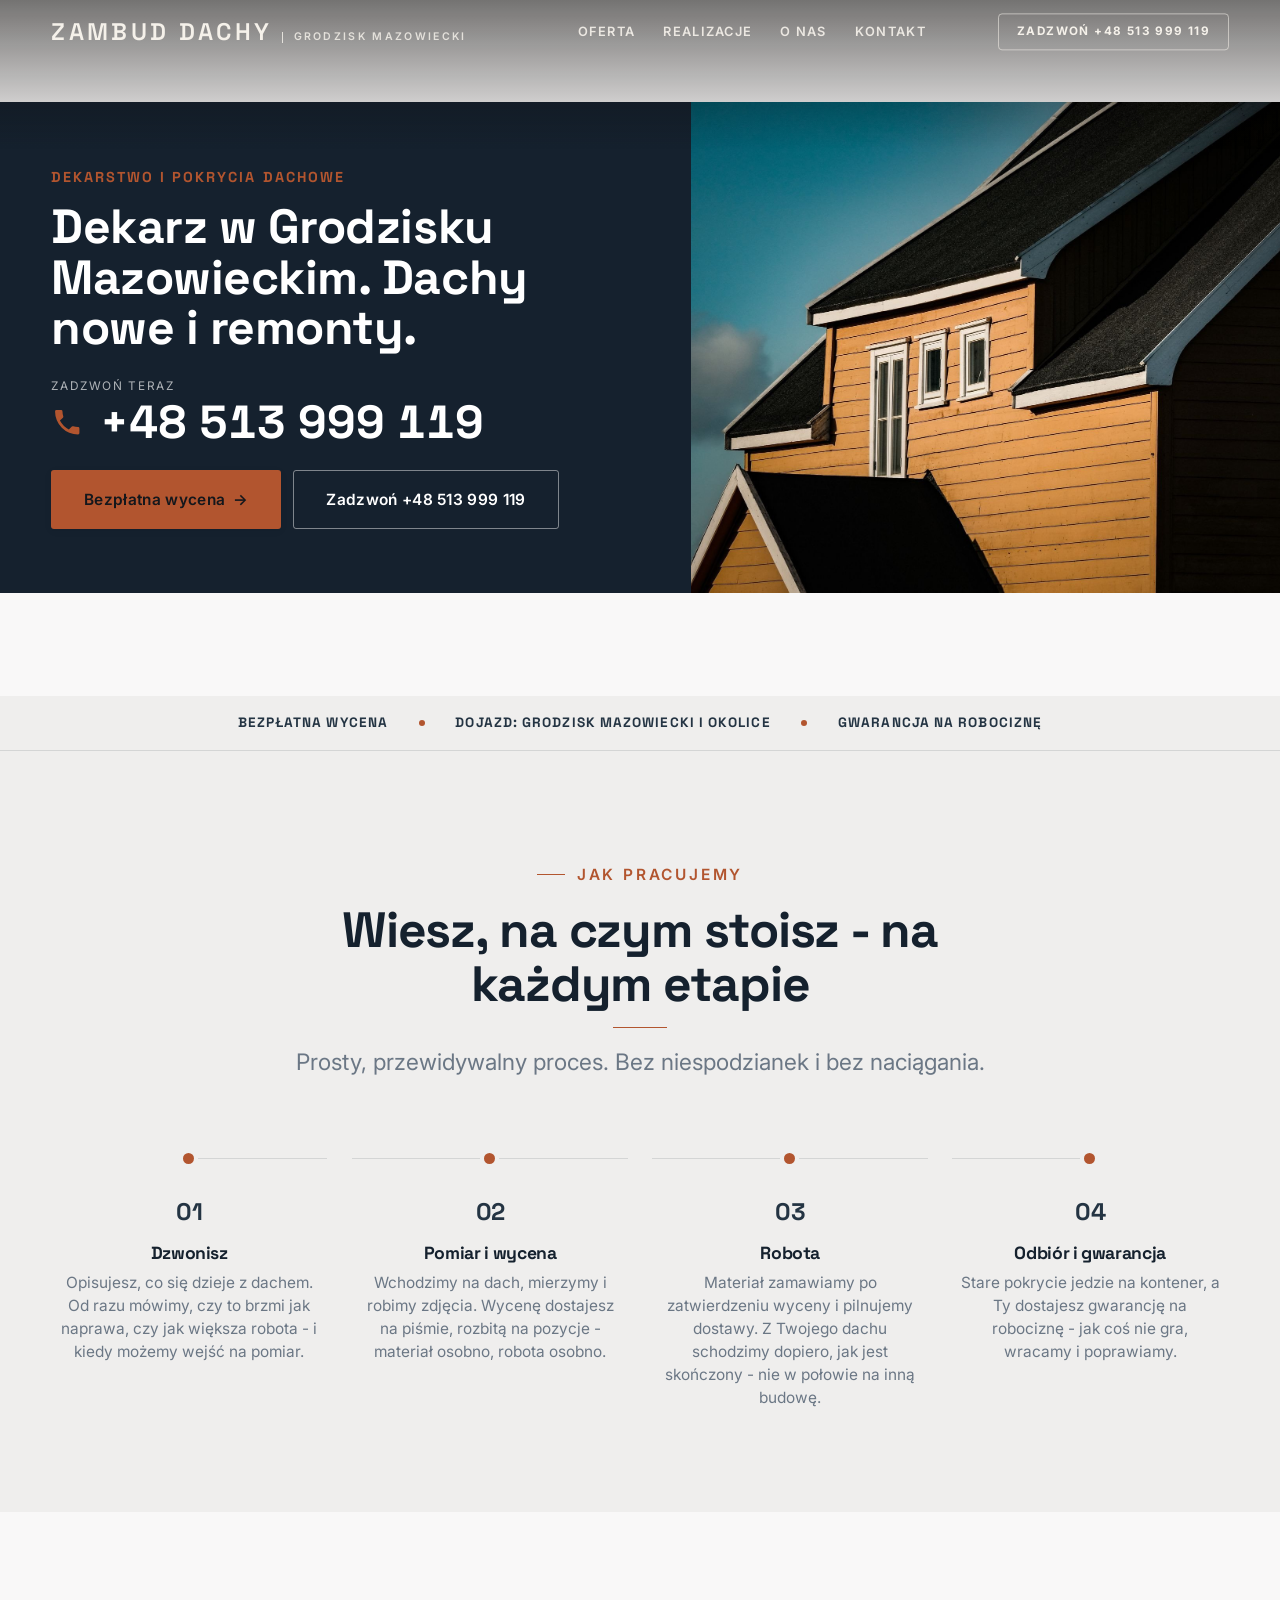
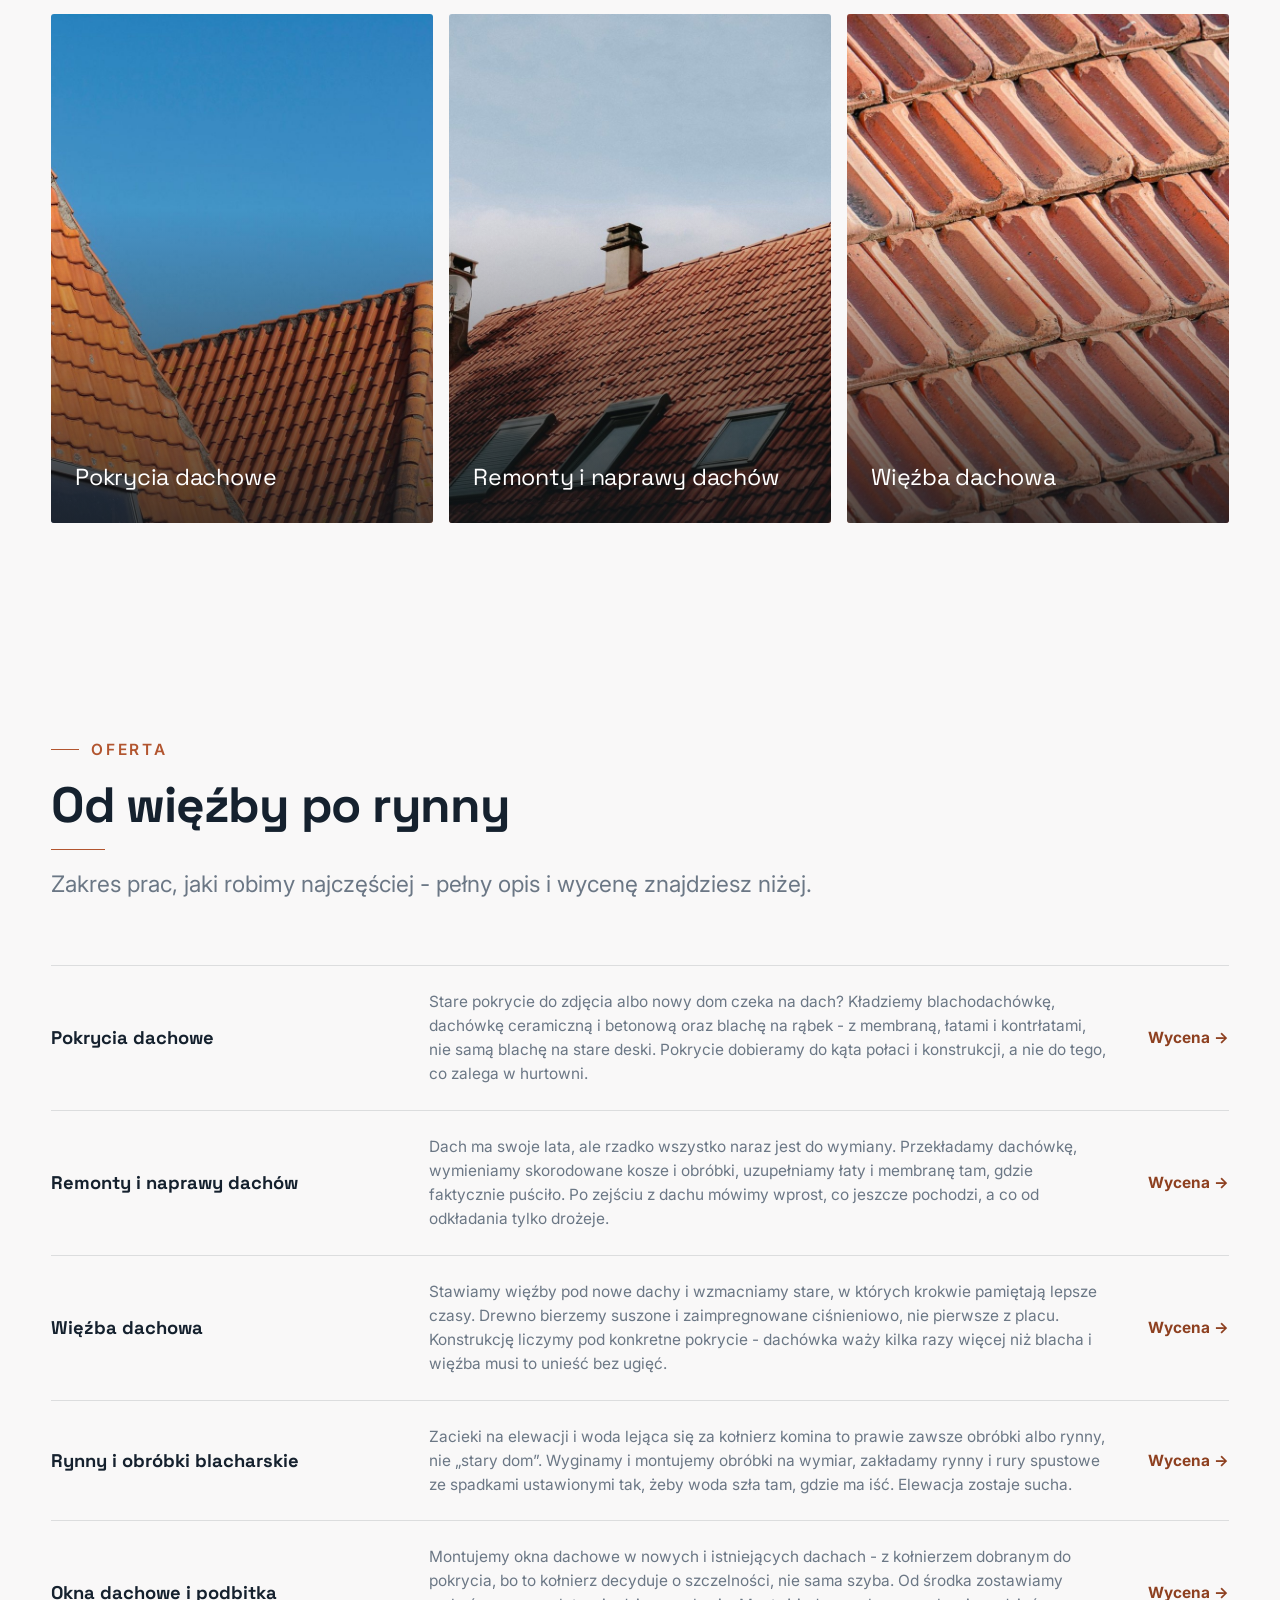
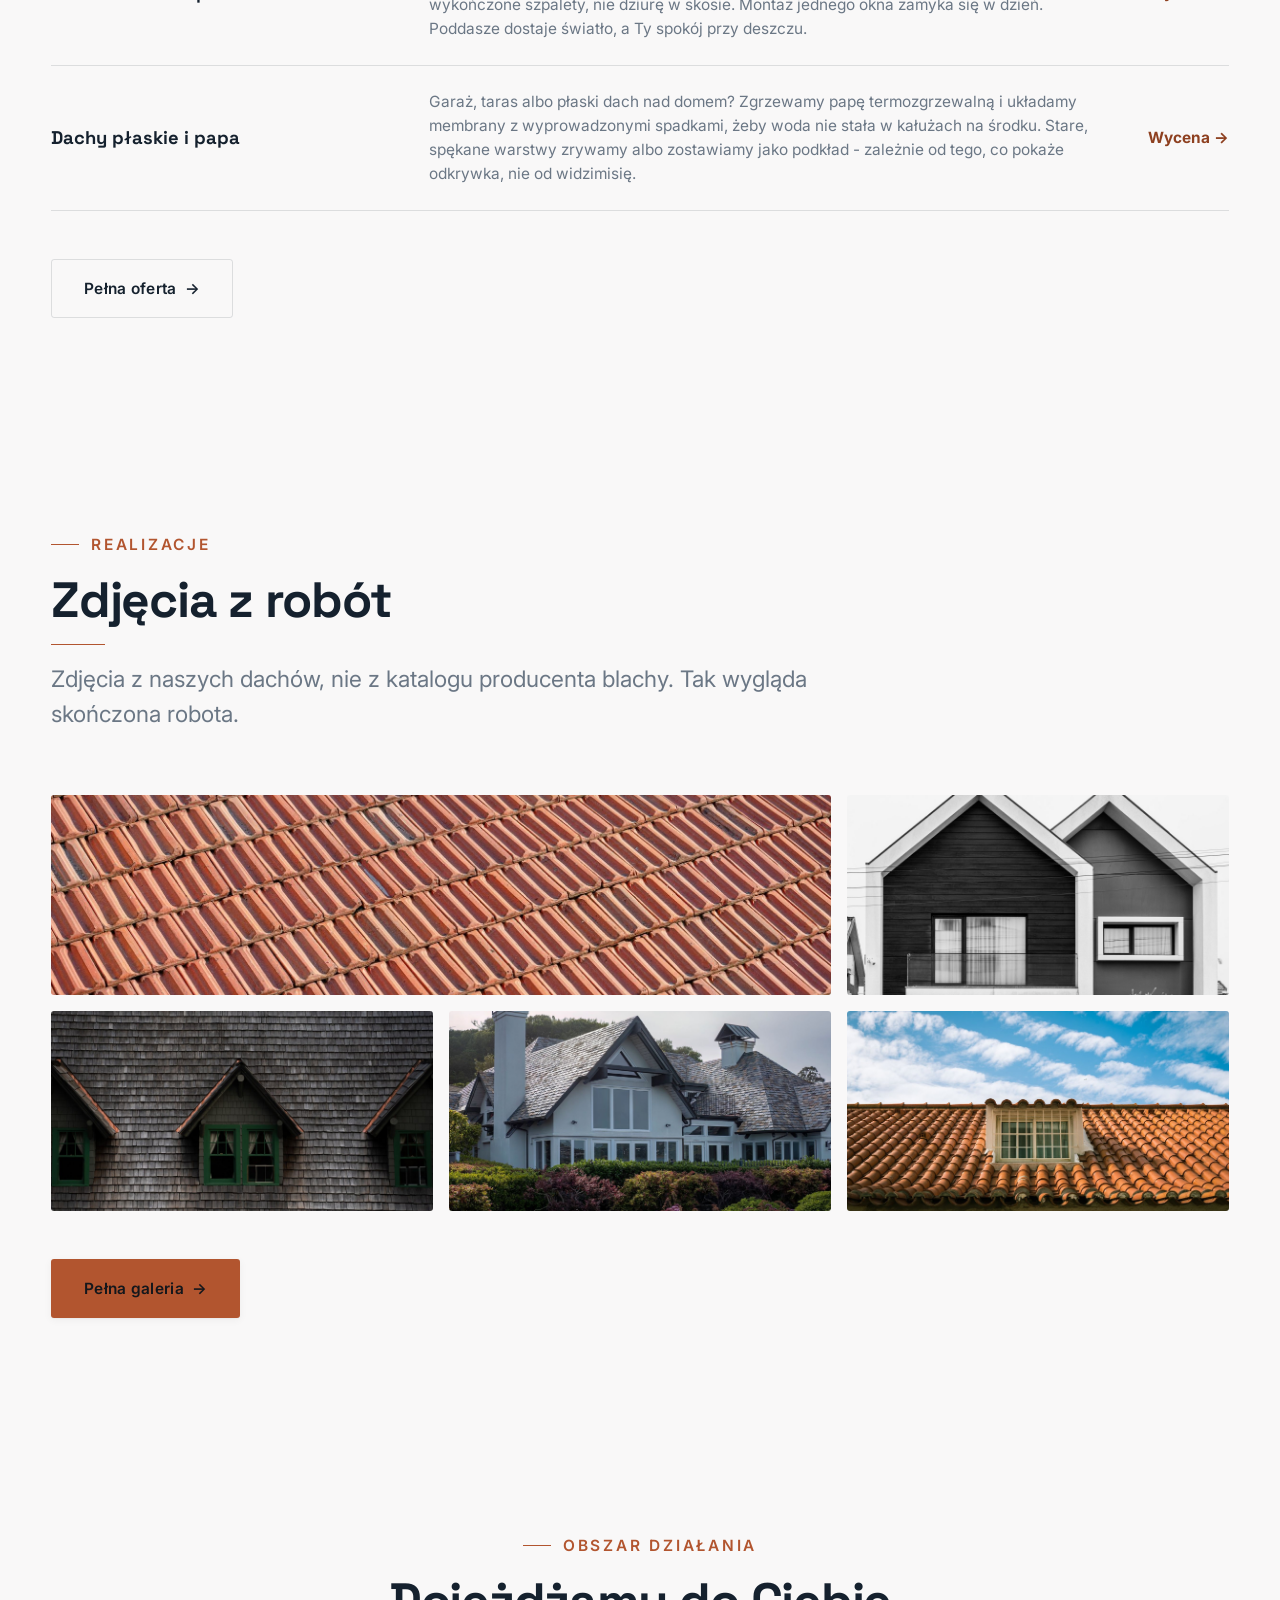
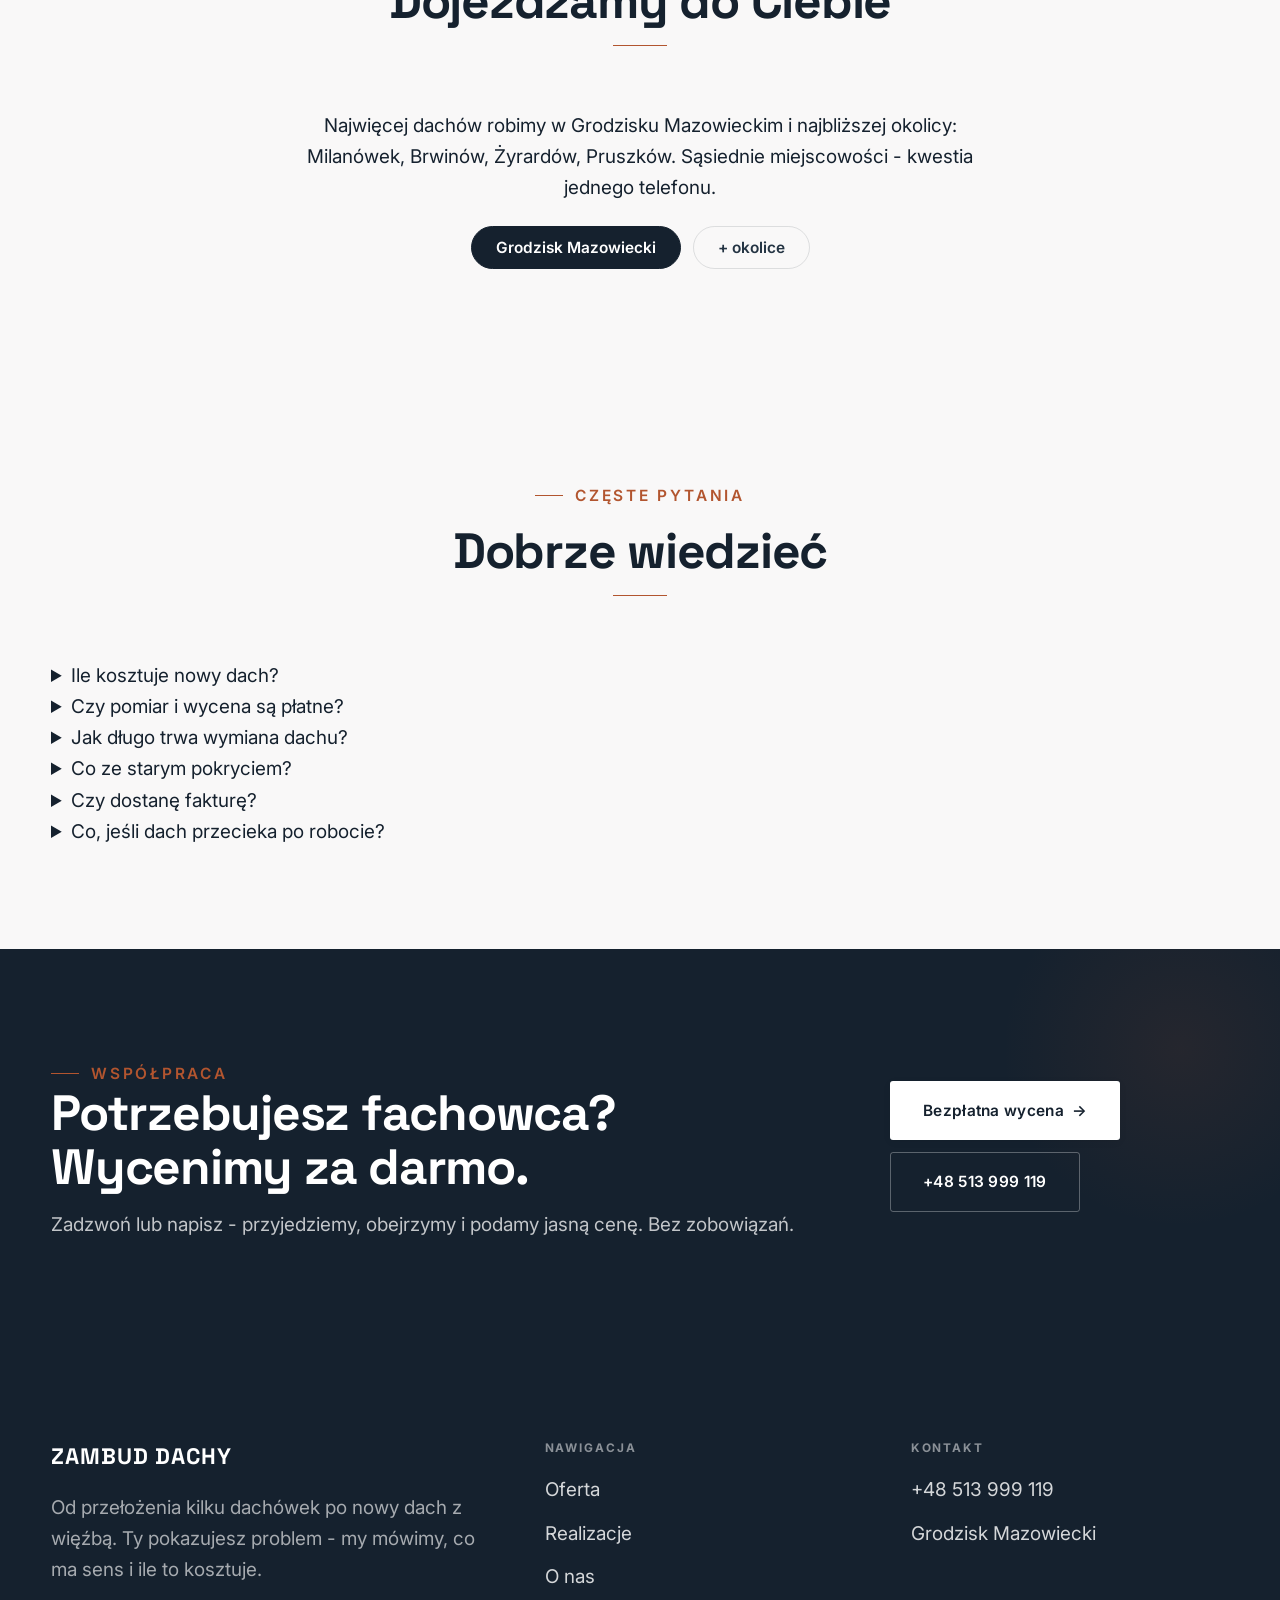
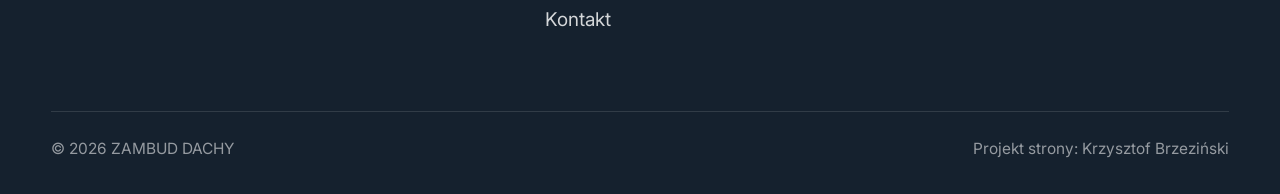
==== index.html @ 1cabab3f "Demo strony ZAMBUD DACHY (Grodzisk Mazowiecki)" ====
<!DOCTYPE html>
<html lang="pl">
<head>
<meta charset="UTF-8">
<meta name="viewport" content="width=device-width, initial-scale=1.0">
<title>Dekarz Grodzisk Mazowiecki - dachy i remonty | ZAMBUD DACHY</title>
<meta name="description" content="Dekarz w Grodzisku Mazowieckim: nowe pokrycia, remonty dachów, więźba, rynny i obróbki. Bezpłatny pomiar, cena przed robotą. Zadzwoń: +48 513 999 119.">
<link rel="preconnect" href="https://fonts.googleapis.com">
<link rel="preconnect" href="https://fonts.gstatic.com" crossorigin>
<link href="https://fonts.googleapis.com/css2?family=Space+Grotesk:wght@500;600;700&family=Inter:wght@400;500;600&display=swap" rel="stylesheet">
<link rel="stylesheet" href="assets/styles.css">
</head>
<body>

<header class="nav">
  <div class="wrap nav-inner">
    <a class="brand" href="index.html"><span class="name">ZAMBUD DACHY</span><span class="sub">Grodzisk Mazowiecki</span></a>
    <nav class="nav-links">
      <a href="oferta.html">Oferta</a>
      <a href="realizacje.html">Realizacje</a>
      <a href="o-nas.html">O nas</a>
      <a href="kontakt.html">Kontakt</a>
      <a href="tel:+48513999119" class="btn btn-accent">Zadzwoń +48 513 999 119</a>
    </nav>
    <button class="nav-toggle" aria-label="Menu"><span></span><span></span><span></span></button>
  </div>
</header>

<section class="hero-fach">
  <img class="hf-photo" src="img/hero.jpg" alt="ZAMBUD DACHY">
  <div class="hf-panel">
      <span class="hf-kicker">Dekarstwo i pokrycia dachowe</span>
      <h1 class="hf-title">Dekarz w Grodzisku Mazowieckim. Dachy nowe i remonty. </h1>
      <a class="hf-phone" href="tel:+48513999119"><span class="hf-phone-lab">Zadzwoń teraz</span><span class="hf-phone-num"><svg class="ico-tel" width="16" height="16" viewBox="0 0 24 24" fill="none" aria-hidden="true"><path d="M6.6 10.8a15.5 15.5 0 0 0 6.6 6.6l2.2-2.2a1 1 0 0 1 1-.24 11.4 11.4 0 0 0 3.6.58 1 1 0 0 1 1 1V20a1 1 0 0 1-1 1A17 17 0 0 1 3 4a1 1 0 0 1 1-1h3.5a1 1 0 0 1 1 1c0 1.25.2 2.46.58 3.6a1 1 0 0 1-.25 1l-2.23 2.2Z" fill="currentColor"/></svg> +48 513 999 119</span></a>
      <div class="hf-actions">
        <a href="kontakt.html" class="btn btn-accent">Bezpłatna wycena <span class="arr">→</span></a>
        <a href="tel:+48513999119" class="btn btn-ghost hf-ghost">Zadzwoń +48 513 999 119</a>
      </div>
  </div>
</section>
<section class="fach-promise">
  <div class="wrap">
    <ul class="fp-row reveal"><li>Bezpłatna wycena</li><li>Dojazd: Grodzisk Mazowiecki i okolice</li><li>Gwarancja na robociznę</li></ul>
  </div>
</section>
<section class="proces fachowcy">
  <div class="wrap">
    <div class="head center reveal">
      <span class="eyebrow">Jak pracujemy</span>
      <h2>Wiesz, na czym stoisz - na każdym etapie</h2>
      <p>Prosty, przewidywalny proces. Bez niespodzianek i bez naciągania.</p>
    </div>
    <ol class="proces-line">
      <li class="reveal"><span class="pno">01</span><h3>Dzwonisz</h3><p>Opisujesz, co się dzieje z dachem. Od razu mówimy, czy to brzmi jak naprawa, czy jak większa robota - i kiedy możemy wejść na pomiar.</p></li>
      <li class="reveal"><span class="pno">02</span><h3>Pomiar i wycena</h3><p>Wchodzimy na dach, mierzymy i robimy zdjęcia. Wycenę dostajesz na piśmie, rozbitą na pozycje - materiał osobno, robota osobno.</p></li>
      <li class="reveal"><span class="pno">03</span><h3>Robota</h3><p>Materiał zamawiamy po zatwierdzeniu wyceny i pilnujemy dostawy. Z Twojego dachu schodzimy dopiero, jak jest skończony - nie w połowie na inną budowę.</p></li>
      <li class="reveal"><span class="pno">04</span><h3>Odbiór i gwarancja</h3><p>Stare pokrycie jedzie na kontener, a Ty dostajesz gwarancję na robociznę - jak coś nie gra, wracamy i poprawiamy.</p></li>
    </ol>
  </div>
</section>
<section class="gateways-band">
  <div class="wrap">
    <div class="gateways">
      <a href="oferta.html" class="gateway reveal"><img src="img/g1.jpg" alt="Pokrycia dachowe" loading="lazy"><span class="g-ttl">Pokrycia dachowe</span></a>
      <a href="oferta.html" class="gateway reveal"><img src="img/g2.jpg" alt="Remonty i naprawy dachów" loading="lazy"><span class="g-ttl">Remonty i naprawy dachów</span></a>
      <a href="oferta.html" class="gateway reveal"><img src="img/g3.jpg" alt="Więźba dachowa" loading="lazy"><span class="g-ttl">Więźba dachowa</span></a>
    </div>
  </div>
</section>
<section class="fach-uslugi">
  <div class="wrap">
    <div class="head reveal">
      <span class="eyebrow">Oferta</span>
      <h2>Od więźby po rynny</h2>
      <p>Zakres prac, jaki robimy najczęściej - pełny opis i wycenę znajdziesz niżej.</p>
    </div>
    <ul class="fu-list">
      <li class="fu-row reveal"><div class="fu-name">Pokrycia dachowe</div><div class="fu-desc">Stare pokrycie do zdjęcia albo nowy dom czeka na dach? Kładziemy blachodachówkę, dachówkę ceramiczną i betonową oraz blachę na rąbek - z membraną, łatami i kontrłatami, nie samą blachę na stare deski. Pokrycie dobieramy do kąta połaci i konstrukcji, a nie do tego, co zalega w hurtowni.</div><a class="fu-cta" href="kontakt.html">Wycena <span class="arr">→</span></a></li>
      <li class="fu-row reveal"><div class="fu-name">Remonty i naprawy dachów</div><div class="fu-desc">Dach ma swoje lata, ale rzadko wszystko naraz jest do wymiany. Przekładamy dachówkę, wymieniamy skorodowane kosze i obróbki, uzupełniamy łaty i membranę tam, gdzie faktycznie puściło. Po zejściu z dachu mówimy wprost, co jeszcze pochodzi, a co od odkładania tylko drożeje.</div><a class="fu-cta" href="kontakt.html">Wycena <span class="arr">→</span></a></li>
      <li class="fu-row reveal"><div class="fu-name">Więźba dachowa</div><div class="fu-desc">Stawiamy więźby pod nowe dachy i wzmacniamy stare, w których krokwie pamiętają lepsze czasy. Drewno bierzemy suszone i zaimpregnowane ciśnieniowo, nie pierwsze z placu. Konstrukcję liczymy pod konkretne pokrycie - dachówka waży kilka razy więcej niż blacha i więźba musi to unieść bez ugięć.</div><a class="fu-cta" href="kontakt.html">Wycena <span class="arr">→</span></a></li>
      <li class="fu-row reveal"><div class="fu-name">Rynny i obróbki blacharskie</div><div class="fu-desc">Zacieki na elewacji i woda lejąca się za kołnierz komina to prawie zawsze obróbki albo rynny, nie „stary dom”. Wyginamy i montujemy obróbki na wymiar, zakładamy rynny i rury spustowe ze spadkami ustawionymi tak, żeby woda szła tam, gdzie ma iść. Elewacja zostaje sucha.</div><a class="fu-cta" href="kontakt.html">Wycena <span class="arr">→</span></a></li>
      <li class="fu-row reveal"><div class="fu-name">Okna dachowe i podbitka</div><div class="fu-desc">Montujemy okna dachowe w nowych i istniejących dachach - z kołnierzem dobranym do pokrycia, bo to kołnierz decyduje o szczelności, nie sama szyba. Od środka zostawiamy wykończone szpalety, nie dziurę w skosie. Montaż jednego okna zamyka się w dzień. Poddasze dostaje światło, a Ty spokój przy deszczu.</div><a class="fu-cta" href="kontakt.html">Wycena <span class="arr">→</span></a></li>
      <li class="fu-row reveal"><div class="fu-name">Dachy płaskie i papa</div><div class="fu-desc">Garaż, taras albo płaski dach nad domem? Zgrzewamy papę termozgrzewalną i układamy membrany z wyprowadzonymi spadkami, żeby woda nie stała w kałużach na środku. Stare, spękane warstwy zrywamy albo zostawiamy jako podkład - zależnie od tego, co pokaże odkrywka, nie od widzimisię.</div><a class="fu-cta" href="kontakt.html">Wycena <span class="arr">→</span></a></li>
    </ul>
    <div style="margin-top:var(--space-7)" class="reveal"><a href="oferta.html" class="btn btn-ghost">Pełna oferta <span class="arr">→</span></a></div>
  </div>
</section>
<section>
  <div class="wrap">
    <div class="head reveal">
      <span class="eyebrow">Realizacje</span>
      <h2>Zdjęcia z robót</h2>
      <p>Zdjęcia z naszych dachów, nie z katalogu producenta blachy. Tak wygląda skończona robota.</p>
    </div>
    <div class="gallery">
      <div class="tile t-two3 reveal"><img src="img/g4.jpg" alt="Obróbki przy kominie" loading="lazy"><div class="cap">Obróbki przy kominie</div></div>
      <div class="tile t-third reveal"><img src="img/g5.jpg" alt="Okno dachowe" loading="lazy"><div class="cap">Okno dachowe</div></div>
      <div class="tile t-third reveal"><img src="img/g6.jpg" alt="Orynnowanie i podbitka" loading="lazy"><div class="cap">Orynnowanie i podbitka</div></div>
      <div class="tile t-third reveal"><img src="img/g7.jpg" alt="ZAMBUD DACHY" loading="lazy"></div>
      <div class="tile t-third reveal"><img src="img/g9.jpg" alt="ZAMBUD DACHY" loading="lazy"></div>
    </div>
    <div style="margin-top:var(--space-7)" class="reveal"><a href="realizacje.html" class="btn btn-accent">Pełna galeria <span class="arr">→</span></a></div>
  </div>
</section>
<section class="obszar">
  <div class="wrap">
    <div class="head center reveal">
      <span class="eyebrow">Obszar działania</span>
      <h2>Dojeżdżamy do Ciebie</h2>
    </div>
    <p class="obszar-txt reveal" style="text-align:center;max-width:60ch;margin:0 auto 1.4rem">Najwięcej dachów robimy w Grodzisku Mazowieckim i najbliższej okolicy: Milanówek, Brwinów, Żyrardów, Pruszków. Sąsiednie miejscowości - kwestia jednego telefonu.</p>
    <ul class="obszar-list reveal"><li class="is-home">Grodzisk Mazowiecki</li><li>+ okolice</li></ul>
  </div>
</section>
<section class="faq-klinika">
  <div class="wrap">
    <div class="head center reveal">
      <span class="eyebrow">Częste pytania</span>
      <h2>Dobrze wiedzieć</h2>
    </div>
    <div class="faq-list">
      <details class="faq-item reveal"><summary>Ile kosztuje nowy dach?</summary><p>Bez pomiaru nie strzelamy - za dużo zależy od powierzchni, kątów i pokrycia. Widełki usłyszysz już przez telefon, dokładną cenę po pomiarze.</p></details>
      <details class="faq-item reveal"><summary>Czy pomiar i wycena są płatne?</summary><p>Nie. Pomiar i wycena w Grodzisku Mazowieckim i najbliższej okolicy są bezpłatne i do niczego nie zobowiązują.</p></details>
      <details class="faq-item reveal"><summary>Jak długo trwa wymiana dachu?</summary><p>Naprawy zamykamy zwykle w jeden dzień. Przy całym dachu tempo ustawia pogoda - otwieramy tylko tyle połaci, ile zdążymy zamknąć, więc dom nie czeka odkryty.</p></details>
      <details class="faq-item reveal"><summary>Co ze starym pokryciem?</summary><p>Rozbiórka i wywóz są w wycenie, chyba że umówimy się inaczej. Stary eternit oddajemy firmie z uprawnieniami do azbestu - tego nie wolno wywieźć byle gdzie i nie ma co ryzykować.</p></details>
      <details class="faq-item reveal"><summary>Czy dostanę fakturę?</summary><p>Tak - VAT albo paragon, jak wolisz. Przy większych dachach rozliczamy się etapami, po odebranej robocie.</p></details>
      <details class="faq-item reveal"><summary>Co, jeśli dach przecieka po robocie?</summary><p>Wracamy i sprawdzamy, gdzie puściło. Nasza robota - poprawiamy za darmo; przyczyna gdzie indziej - pokazujemy zdjęcia i mówimy, co z tym zrobić.</p></details>
    </div>
  </div>
</section>
<section class="cta">
  <div class="wrap">
    <div class="reveal">
      <span class="eyebrow">Współpraca</span>
      <h2>Potrzebujesz fachowca? Wycenimy za darmo.</h2>
      <p>Zadzwoń lub napisz - przyjedziemy, obejrzymy i podamy jasną cenę. Bez zobowiązań.</p>
    </div>
    <div class="cta-actions reveal">
      <a href="kontakt.html" class="btn btn-light">Bezpłatna wycena <span class="arr">→</span></a>
      <a href="tel:+48513999119" class="btn btn-ghost" style="color:#fff;border-color:rgba(255,255,255,.3)">+48 513 999 119</a>
    </div>
  </div>
</section>

<footer>
  <div class="wrap">
    <div class="foot-grid">
      <div class="foot-brand">
        <div class="name">ZAMBUD DACHY</div>
        <p>Od przełożenia kilku dachówek po nowy dach z więźbą. Ty pokazujesz problem - my mówimy, co ma sens i ile to kosztuje.</p>
      </div>
      <div class="foot-col">
        <h4>Nawigacja</h4>
        <a href="oferta.html">Oferta</a>
        <a href="realizacje.html">Realizacje</a>
        <a href="o-nas.html">O nas</a>
        <a href="kontakt.html">Kontakt</a>
      </div>
      <div class="foot-col">
        <h4>Kontakt</h4>
        <a href="tel:+48513999119">+48 513 999 119</a>
        <p>Grodzisk Mazowiecki</p>
      </div>
    </div>
    <div class="foot-bot">
      <span>© 2026 ZAMBUD DACHY</span>
      <span>Projekt strony: Krzysztof Brzeziński</span>
    </div>
  </div>
</footer>
<div class="sticky-call"><a class="sc-call" href="tel:+48513999119"><svg class="ico-tel" width="16" height="16" viewBox="0 0 24 24" fill="none" aria-hidden="true"><path d="M6.6 10.8a15.5 15.5 0 0 0 6.6 6.6l2.2-2.2a1 1 0 0 1 1-.24 11.4 11.4 0 0 0 3.6.58 1 1 0 0 1 1 1V20a1 1 0 0 1-1 1A17 17 0 0 1 3 4a1 1 0 0 1 1-1h3.5a1 1 0 0 1 1 1c0 1.25.2 2.46.58 3.6a1 1 0 0 1-.25 1l-2.23 2.2Z" fill="currentColor"/></svg> Zadzwoń</a><a class="sc-quote" href="kontakt.html">Bezpłatna wycena</a></div>

<script src="assets/main.js"></script>
</body>
</html>
---- assets/styles.css ----
/* ============================================================
   STOLBASZ — premium, architektoniczny B2B fit-out
   Jasna paleta, zero brązu. System wg premium-web-craft.
   Projekt strony: Krzysztof Brzeziński
   ============================================================ */

:root{
  /* PALETA — jasna, architektoniczna, chłodna */
  --paper:#F4F6F8;          /* główne tło */
  --paper-2:#E7EBEF;        /* sekcje alternatywne (chłodny jasny szary) */
  --paper-3:#E7EBEF;        /* delikatne wypełnienia */
  --ink:#15212E;            /* tekst główny — chłodny grafit */
  --ink-soft:#243443;       /* nagłówki drugorzędne */
  --muted:#6B7785;          /* tekst poboczny */
  --line:rgba(21,33,46,.12);/* hairline */
  --accent:#E8A317;         /* stonowany petrol-slate — jedyny akcent */
  --accent-d:#C9870C;
  --accent-soft:rgba(232,163,23,.10);
  --dark:#15212E;           /* sekcje ciemne (stopka/CTA) */

  /* ODSTĘPY — skala 4/8 */
  --space-1:4px; --space-2:8px; --space-3:12px; --space-4:16px; --space-5:24px;
  --space-6:32px; --space-7:48px; --space-8:64px; --space-9:96px; --space-10:128px;

  /* TYPOGRAFIA — fluid clamp() (skala podbita 16.07.2026: większe, czytelniejsze litery — uwaga Adama) */
  --text-sm:clamp(.9rem,.87rem + .12vw,1rem);
  --text-base:clamp(1.08rem,1.04rem + .18vw,1.2rem);
  --text-lg:clamp(1.24rem,1.15rem + .34vw,1.44rem);
  --text-h3:clamp(1.34rem,1.22rem + .55vw,1.66rem);
  --text-h2:clamp(2.1rem,1.66rem + 2.1vw,3.1rem);
  --text-h1:clamp(2.9rem,2.1rem + 4vw,5.1rem);

  /* PROMIENIE — architektoniczne, raczej ostre */
  --r-sm:3px; --r-md:6px; --r-lg:10px;

  /* RUCH */
  --ease:cubic-bezier(.25,.46,.45,.94); --dur:.24s;

  /* CIENIE — miękkie, warstwowe */
  --sh-sm:0 1px 2px rgba(16,24,32,.04), 0 2px 8px rgba(16,24,32,.05);
  --sh-md:0 2px 6px rgba(16,24,32,.05), 0 12px 28px -8px rgba(16,24,32,.12);
  --sh-lg:0 6px 14px rgba(16,24,32,.07), 0 26px 56px -18px rgba(16,24,32,.22);

  --hairline:1px solid var(--line);

  --font-display:'Space Grotesk','Inter',sans-serif;
  --font-body:'Inter',sans-serif;
}

*{box-sizing:border-box;margin:0;padding:0}
html{scroll-behavior:smooth}
body{
  font-family:var(--font-body);
  font-size:var(--text-base);
  line-height:1.65;
  color:var(--ink);
  background:var(--paper);
  -webkit-font-smoothing:antialiased;
  text-rendering:optimizeLegibility;
}
img{max-width:100%;display:block}
a{color:inherit;text-decoration:none}

.wrap{width:min(92%,1180px);margin-inline:auto}
section{padding-block:clamp(52px,6.5vw,96px)}

h1,h2,h3{font-family:var(--font-display);font-weight:700;line-height:1.08;letter-spacing:-.02em;color:var(--ink)}
h1{font-size:var(--text-h1);letter-spacing:-.035em}
h2{font-size:var(--text-h2);letter-spacing:-.025em}
h3{font-size:var(--text-h3)}
p{max-width:65ch}

.eyebrow{
  font-family:var(--font-body);
  font-size:var(--text-sm);
  font-weight:600;
  letter-spacing:.18em;
  text-transform:uppercase;
  color:var(--accent);
  display:inline-flex;align-items:center;gap:var(--space-3);
}
.eyebrow::before{content:"";width:28px;height:1px;background:var(--accent);display:inline-block}

.muted{color:var(--muted)}
.lead{font-size:var(--text-lg);line-height:1.55;color:var(--ink-soft);max-width:50ch}

/* ---------- BUTTONS ---------- */
.btn{
  display:inline-flex;align-items:center;gap:var(--space-2);
  font-weight:600;font-size:var(--text-sm);letter-spacing:.02em;
  padding:var(--space-4) var(--space-6);
  border-radius:var(--r-sm);
  transition:transform var(--dur) var(--ease),box-shadow var(--dur) var(--ease),background var(--dur) var(--ease);
  cursor:pointer;border:1px solid transparent;
}
.btn-accent{background:var(--accent);color:#fff;box-shadow:var(--sh-sm)}
.btn-accent:hover{background:var(--accent-d);transform:translateY(-2px);box-shadow:var(--sh-md)}
.btn-accent:active{transform:translateY(0);box-shadow:var(--sh-sm)}
.btn-ghost{background:transparent;color:var(--ink);border-color:var(--line)}
.btn-ghost:hover{border-color:var(--accent);color:var(--accent);transform:translateY(-2px)}
.btn-light{background:#fff;color:var(--ink);box-shadow:var(--sh-sm)}
.btn-light:hover{transform:translateY(-2px);box-shadow:var(--sh-md)}
.btn .arr{transition:transform var(--dur) var(--ease)}
.btn:hover .arr{transform:translateX(4px)}

/* ---------- NAV ---------- */
.nav{
  position:sticky;top:0;z-index:50;
  background:color-mix(in srgb,var(--paper) 88%,transparent);
  backdrop-filter:saturate(140%) blur(10px);
  border-bottom:var(--hairline);
}
.nav-inner{display:flex;align-items:center;justify-content:space-between;height:72px}
.brand{display:flex;flex-direction:column;line-height:1}
.brand .name{font-family:var(--font-display);font-weight:800;font-size:1.35rem;letter-spacing:.04em}
.brand .sub{font-size:.62rem;letter-spacing:.34em;text-transform:uppercase;color:var(--muted);margin-top:5px}
.nav-links{display:flex;align-items:center;gap:var(--space-6)}
.nav-links a{font-size:var(--text-sm);font-weight:500;color:var(--ink-soft);position:relative;padding-block:4px;transition:color var(--dur) var(--ease)}
.nav-links a::after{content:"";position:absolute;left:0;bottom:0;width:0;height:1.5px;background:var(--accent);transition:width var(--dur) var(--ease)}
.nav-links a:hover,.nav-links a.active{color:var(--ink)}
.nav-links a:hover::after,.nav-links a.active::after{width:100%}
.nav-links .btn{padding:var(--space-2) var(--space-5)}
/* przyciski w nav: właściwy kolor (przebij .nav-links a) + bez podkreślenia */
.nav-links a.btn-accent{color:#fff}
.nav-links a.btn-ghost,.nav-links a.btn-light{color:var(--ink)}
.nav-links a.btn::after{display:none}
.nav-toggle{display:none;background:none;border:none;cursor:pointer;flex-direction:column;gap:5px;padding:8px}
.nav-toggle span{width:24px;height:2px;background:var(--ink);transition:var(--dur)}

/* ---------- HERO (split) ---------- */
.hero{position:relative;overflow:hidden;border-bottom:var(--hairline)}
.hero-grid{display:grid;grid-template-columns:1.05fr .95fr;gap:clamp(24px,4vw,60px);align-items:center;
  padding-block:clamp(36px,4.5vw,64px)}
.hero-copy .eyebrow{margin-bottom:var(--space-5)}
.hero-copy h1{margin-bottom:var(--space-5)}
.hero-copy .lead{margin-bottom:var(--space-7)}
.hero-actions{display:flex;flex-wrap:wrap;gap:var(--space-4)}
.hero-art{position:relative;aspect-ratio:4/3;border-radius:var(--r-lg);overflow:hidden;box-shadow:var(--sh-lg)}
.hero-art img{width:100%;height:100%;object-fit:cover}
.hero-art::after{content:"";position:absolute;inset:0;background:linear-gradient(180deg,transparent 55%,rgba(18,24,28,.28))}
.hero-badge{position:absolute;left:var(--space-5);bottom:var(--space-5);z-index:2;
  background:rgba(252,252,251,.94);backdrop-filter:blur(4px);
  border-radius:var(--r-md);padding:var(--space-4) var(--space-5);box-shadow:var(--sh-md);max-width:78%}
.hero-badge strong{display:block;font-family:var(--font-display);font-size:1rem;letter-spacing:-.01em}
.hero-badge span{font-size:var(--text-sm);color:var(--muted)}

/* ---------- HERO duży / kinowy (strona główna) ---------- */
.hero-cine{position:relative;min-height:clamp(560px,82vh,840px);min-height:clamp(560px,82svh,840px);display:flex;align-items:center;overflow:hidden;border-bottom:var(--hairline)}
.hero-cine>img{position:absolute;inset:0;width:100%;height:100%;object-fit:cover;z-index:0}
.hero-cine::after{content:"";position:absolute;inset:0;z-index:1;
  background:linear-gradient(95deg,rgba(13,18,23,.86) 0%,rgba(13,18,23,.64) 32%,rgba(13,18,23,.24) 62%,rgba(13,18,23,.04) 100%)}
.hero-cine .wrap{position:relative;z-index:2;padding-block:var(--space-8)}
.hero-cine .hero-copy{max-width:660px}
.hero-cine .eyebrow{color:#fff;margin-bottom:var(--space-5)}
.hero-cine .eyebrow::before{background:#fff}
.hero-cine h1{color:#fff;margin-bottom:var(--space-5);font-size:clamp(2.9rem,2rem + 4.4vw,5.2rem)}
.hero-cine .lead{color:rgba(255,255,255,.92);max-width:48ch;margin-bottom:var(--space-7)}
.hero-cine .hero-actions{display:flex;flex-wrap:wrap;gap:var(--space-4)}
@media(max-width:680px){
  .hero-cine{min-height:clamp(520px,76vh,640px);min-height:clamp(520px,76svh,640px);align-items:flex-end}
  .hero-cine::after{background:linear-gradient(0deg,rgba(13,18,23,.9) 6%,rgba(13,18,23,.45) 55%,rgba(13,18,23,.25) 100%)}
  .hero-cine .wrap{padding-bottom:var(--space-9)}
}

/* full-bleed hero variant (podstrony) */
.pagehead{position:relative;min-height:46vh;min-height:46svh;display:flex;align-items:flex-end;overflow:hidden;border-bottom:var(--hairline)}
.pagehead img{position:absolute;inset:0;width:100%;height:100%;object-fit:cover}
.pagehead::after{content:"";position:absolute;inset:0;background:linear-gradient(180deg,rgba(18,24,28,.25),rgba(18,24,28,.62))}
.pagehead .wrap{position:relative;z-index:2;padding-block:var(--space-9);color:#fff}
.pagehead h1{color:#fff;max-width:18ch}
.pagehead .eyebrow{color:#fff}
.pagehead .eyebrow::before{background:#fff}
.pagehead p{color:rgba(255,255,255,.86);margin-top:var(--space-4);max-width:54ch}

/* ---------- STRIP (pasek skrótów / liczby) ---------- */
.strip{background:var(--dark);color:#fff}
.strip .wrap{display:grid;grid-template-columns:repeat(4,1fr);gap:var(--space-6);padding-block:var(--space-8)}
.strip .item .k{font-family:var(--font-display);font-size:clamp(1.6rem,1.2rem + 1.4vw,2.4rem);font-weight:800;letter-spacing:-.02em;color:#fff}
.strip .item .v{font-size:var(--text-sm);color:rgba(255,255,255,.66);margin-top:var(--space-2);line-height:1.45}
.strip .item{border-left:2px solid var(--accent);padding-left:var(--space-5)}

/* ---------- SECTION HEAD ---------- */
.head{max-width:48rem;margin-bottom:var(--space-8)}
.head.center{margin-inline:auto;text-align:center}
.head .eyebrow{margin-bottom:var(--space-4)}
.head h2{margin-bottom:var(--space-4)}
.head p{color:var(--muted);font-size:var(--text-lg);line-height:1.55}
.head.center p{margin-inline:auto}

/* ---------- INTRO SPLIT ---------- */
.split{display:grid;grid-template-columns:.92fr 1.08fr;gap:clamp(28px,5vw,80px);align-items:center}
.split.rev{grid-template-columns:1.08fr .92fr}
.split.rev .split-art{order:-1}
.split-art{position:relative;aspect-ratio:5/4;border-radius:var(--r-lg);overflow:hidden;box-shadow:var(--sh-lg)}
.split-art img{width:100%;height:100%;object-fit:cover}
.split-copy h2{margin-bottom:var(--space-5)}
.split-copy p+p{margin-top:var(--space-4)}
.split-copy .btn{margin-top:var(--space-6)}

/* ---------- SERVICES (zakres) ---------- */
.svc-grid{display:grid;grid-template-columns:repeat(auto-fit,minmax(280px,1fr));gap:var(--space-5)}
.svc{background:#fff;border:var(--hairline);border-radius:var(--r-md);padding:var(--space-7) var(--space-6);
  transition:transform var(--dur) var(--ease),box-shadow var(--dur) var(--ease),border-color var(--dur) var(--ease);
  position:relative;overflow:hidden}
.svc::before{content:"";position:absolute;left:0;top:0;width:3px;height:0;background:var(--accent);transition:height var(--dur) var(--ease)}
.svc:hover{transform:translateY(-4px);box-shadow:var(--sh-md);border-color:transparent}
.svc:hover::before{height:100%}
.svc .ic{font-family:var(--font-display);font-size:.8rem;font-weight:700;letter-spacing:.12em;color:var(--accent);margin-bottom:var(--space-4)}
.svc h3{margin-bottom:var(--space-3);font-size:1.22rem}
.svc p{color:var(--muted);font-size:var(--text-base);line-height:1.6}

/* big detailed service rows */
.svc-row{display:grid;grid-template-columns:.8fr 1.2fr;gap:clamp(20px,4vw,60px);align-items:center;padding-block:var(--space-8)}
.svc-row+.svc-row{border-top:var(--hairline)}
.svc-row.rev{grid-template-columns:1.2fr .8fr}
.svc-row.rev .svc-row-art{order:-1}
.svc-row-art{aspect-ratio:4/3;border-radius:var(--r-md);overflow:hidden;box-shadow:var(--sh-md)}
.svc-row-art img{width:100%;height:100%;object-fit:cover}
.svc-row h3{font-size:1.5rem;margin-bottom:var(--space-4)}
.svc-row .num{font-family:var(--font-display);font-size:.85rem;font-weight:700;letter-spacing:.14em;color:var(--accent);display:block;margin-bottom:var(--space-3)}
.svc-row ul{list-style:none;margin-top:var(--space-4);display:flex;flex-direction:column;gap:var(--space-2)}
.svc-row li{position:relative;padding-left:var(--space-5);color:var(--muted);font-size:var(--text-base)}
.svc-row li::before{content:"";position:absolute;left:0;top:.62em;width:8px;height:1px;background:var(--accent)}

/* ---------- GALLERY (realizacje) ---------- */
.gallery{display:grid;grid-template-columns:repeat(12,1fr);gap:var(--space-4);grid-auto-rows:200px}
/* GALERIA MASONRY — pionowe zdjęcia (portrety beauty/wellness) bez przycinania: kolumny, height auto */
.gallery-masonry{column-count:3;column-gap:var(--space-4)}
@media(max-width:900px){.gallery-masonry{column-count:2}}
@media(max-width:560px){.gallery-masonry{column-count:1}}
.gallery-masonry .m-tile{break-inside:avoid;margin:0 0 var(--space-4);padding:0;position:relative;overflow:hidden;border-radius:var(--r-md);border:1px solid var(--line)}
.gallery-masonry .m-tile img{width:100%;height:auto;display:block}
.gallery-masonry .m-tile .cap{position:absolute;left:0;right:0;bottom:0;padding:var(--space-4);color:#fff;background:linear-gradient(0deg,rgba(0,0,0,.55),transparent);font-size:var(--text-sm)}
.gallery-masonry .m-tile .cap small{display:block;font-weight:400;opacity:.78;letter-spacing:.04em;text-transform:uppercase;font-size:.66rem;margin-top:3px}
.tile{position:relative;overflow:hidden;border-radius:var(--r-md);box-shadow:var(--sh-sm);
  transition:transform var(--dur) var(--ease),box-shadow var(--dur) var(--ease)}
.tile img{width:100%;height:100%;object-fit:cover;transition:transform .6s var(--ease)}
.tile:hover{box-shadow:var(--sh-md)}
.tile:hover img{transform:scale(1.05)}
.tile .cap{position:absolute;left:0;right:0;bottom:0;padding:var(--space-5) var(--space-4) var(--space-4);
  background:linear-gradient(transparent,rgba(18,24,28,.78));color:#fff;
  font-size:var(--text-sm);font-weight:600;letter-spacing:.01em;
  opacity:0;transform:translateY(8px);transition:var(--dur) var(--ease)}
.tile:hover .cap{opacity:1;transform:translateY(0)}
.tile .cap small{display:block;font-weight:400;opacity:.78;letter-spacing:.04em;text-transform:uppercase;font-size:.66rem;margin-top:3px}
/* bento spans */
.t-wide{grid-column:span 6}
.t-tall{grid-column:span 6;grid-row:span 2}
.t-std{grid-column:span 6}
.t-third{grid-column:span 4}
.t-two3{grid-column:span 8}

/* ---------- TRUST / WIARYGODNOŚĆ ---------- */
.trust{background:var(--paper-2)}
.trust-grid{display:grid;grid-template-columns:repeat(auto-fit,minmax(240px,1fr));gap:var(--space-5);margin-top:var(--space-7)}
.trust-card{background:#fff;border-radius:var(--r-md);padding:var(--space-7) var(--space-6);box-shadow:var(--sh-sm);border-top:3px solid var(--accent)}
.trust-card .big{font-family:var(--font-display);font-size:clamp(1.8rem,1.3rem + 1.6vw,2.6rem);font-weight:800;letter-spacing:-.02em;color:var(--ink);line-height:1}
.trust-card h3{font-size:1.12rem;margin:var(--space-3) 0 var(--space-2)}
.trust-card p{color:var(--muted);font-size:var(--text-base);line-height:1.55}

/* ---------- CTA band ---------- */
.cta{background:var(--dark);color:#fff;position:relative;overflow:hidden}
.cta .wrap{display:grid;grid-template-columns:1.4fr .6fr;gap:var(--space-7);align-items:center;position:relative;z-index:2}
.cta h2{color:#fff;max-width:20ch}
.cta p{color:rgba(255,255,255,.74);margin-top:var(--space-4)}
.cta-actions{display:flex;flex-direction:column;gap:var(--space-3);align-items:flex-start}
.cta::before{content:"";position:absolute;right:-80px;top:-80px;width:360px;height:360px;border-radius:50%;
  background:radial-gradient(circle,var(--accent-soft),transparent 70%)}

/* ---------- CONTACT ---------- */
.contact-grid{display:grid;grid-template-columns:.85fr 1.15fr;gap:clamp(28px,4vw,56px);align-items:start}
.info-list{display:flex;flex-direction:column;gap:var(--space-2)}
.info-row{display:flex;gap:var(--space-4);align-items:flex-start;padding-block:var(--space-4);border-bottom:var(--hairline)}
.info-row .ic{flex:none;width:42px;height:42px;display:grid;place-items:center;border-radius:50%;
  background:var(--accent-soft);color:var(--accent);font-size:1.05rem}
.info-row .lbl{font-size:.72rem;letter-spacing:.14em;text-transform:uppercase;color:var(--muted)}
.info-row .val{font-weight:600;font-size:var(--text-base);margin-top:2px}
.info-row a.val:hover{color:var(--accent)}
.map{border:none;border-radius:var(--r-lg);box-shadow:var(--sh-md);width:100%;height:100%;min-height:380px;filter:grayscale(.2) contrast(1.02)}
.form{background:#fff;border:var(--hairline);border-radius:var(--r-lg);padding:clamp(24px,3vw,40px);box-shadow:var(--sh-sm)}
.form .fld{margin-bottom:var(--space-5)}
.form label{display:block;font-size:var(--text-sm);font-weight:600;margin-bottom:var(--space-2)}
.form input,.form textarea{width:100%;font-family:inherit;font-size:var(--text-base);color:var(--ink);
  padding:var(--space-4);border:var(--hairline);border-radius:var(--r-sm);background:var(--paper);transition:border-color var(--dur)}
.form input:focus,.form textarea:focus{outline:none;border-color:var(--accent);background:#fff}
.form textarea{resize:vertical;min-height:120px}
.form .note{font-size:var(--text-sm);color:var(--muted);margin-top:var(--space-3)}

/* ---------- FOOTER ---------- */
footer{background:var(--dark);color:#fff;padding-block:var(--space-9) var(--space-6)}
.foot-grid{display:grid;grid-template-columns:1.4fr 1fr 1fr;gap:var(--space-7);margin-bottom:var(--space-8)}
.foot-brand .name{font-family:var(--font-display);font-weight:800;font-size:1.4rem;letter-spacing:.04em}
.foot-brand p{color:rgba(255,255,255,.62);margin-top:var(--space-4);font-size:var(--text-base);max-width:38ch}
.foot-col h4{font-size:.74rem;letter-spacing:.16em;text-transform:uppercase;color:rgba(255,255,255,.5);margin-bottom:var(--space-4)}
.foot-col a,.foot-col p{display:block;color:rgba(255,255,255,.82);font-size:var(--text-base);margin-bottom:var(--space-3)}
.foot-col a:hover{color:#fff}
.foot-bot{border-top:1px solid rgba(255,255,255,.12);padding-top:var(--space-5);display:flex;justify-content:space-between;flex-wrap:wrap;gap:var(--space-3);
  font-size:var(--text-sm);color:rgba(255,255,255,.55)}
.foot-bot a:hover{color:#fff}

/* ---------- REVEAL ---------- */
.reveal{opacity:0;transform:translateY(22px);transition:opacity .6s var(--ease),transform .6s var(--ease)}
.reveal.in{opacity:1;transform:none}

/* ---------- RESPONSIVE ---------- */
@media(max-width:920px){
  .hero-grid,.split,.split.rev,.svc-row,.svc-row.rev,.cta .wrap,.contact-grid,.foot-grid{grid-template-columns:1fr}
  .split.rev .split-art,.svc-row.rev .svc-row-art{order:0}
  .hero-art{aspect-ratio:16/10;max-height:420px}
  .strip .wrap{grid-template-columns:repeat(2,1fr);gap:var(--space-7)}
  .gallery{grid-auto-rows:180px}
  .t-wide,.t-tall,.t-std,.t-third,.t-two3{grid-column:span 6}
  .t-tall{grid-row:span 1}
  .cta-actions{flex-direction:row;flex-wrap:wrap}
  .foot-grid{gap:var(--space-6)}
}
@media(max-width:680px){
  .nav-links{position:fixed;inset:72px 0 auto 0;background:var(--paper);flex-direction:column;align-items:stretch;
    gap:0;padding:var(--space-4) 6%;border-bottom:var(--hairline);box-shadow:var(--sh-md);
    transform:translateY(-120%);transition:transform var(--dur) var(--ease)}
  .nav-links.open{transform:translateY(0)}
  .nav-links a{padding-block:var(--space-4);border-bottom:var(--hairline)}
  .nav-links .btn{margin-top:var(--space-3);justify-content:center}
  .nav-toggle{display:flex}
  .strip .wrap{grid-template-columns:1fr}
  .gallery{grid-template-columns:repeat(6,1fr)}
  .foot-grid{grid-template-columns:1fr}
}
@media(prefers-reduced-motion:reduce){
  *{animation-duration:.01ms!important;transition:none!important}
  .reveal{opacity:1!important;transform:none!important}
  html{scroll-behavior:auto}
}

/* ============================================================
   PREMIUM LAYER — destylat deep-researchu branż (anty-AI, spokój).
   Zmienne STOLBASZ (--accent/--ink/--paper/--line/--dark). Ruch ledwo
   zauważalny, krzywa cubic-bezier(.16,.84,.44,1); prefers-reduced-motion
   pokryte blanketem wyżej. Karty hairline zamiast cieni = #1 sygnał „nie-AI".
   ============================================================ */

/* więcej oddechu między sekcjami (liderzy: 110-130px) */
section{padding-block:clamp(64px,8vw,128px)}

/* 1) Aksamitny reveal — dłuższa, miękka krzywa zamiast „skoku" */
.reveal{transition:opacity .9s cubic-bezier(.16,.84,.44,1),transform .9s cubic-bezier(.16,.84,.44,1);will-change:opacity,transform}
/* stagger TYLKO w galerii (tam pozycja = porządek dzieci) */
.gallery .reveal:nth-child(2){transition-delay:.07s}
.gallery .reveal:nth-child(3){transition-delay:.14s}
.gallery .reveal:nth-child(4){transition-delay:.21s}
.gallery .reveal:nth-child(5){transition-delay:.28s}
.gallery .reveal:nth-child(6){transition-delay:.35s}

/* 2) Hero STATYCZNY na .hero-cine — Ken Burns CAŁKIEM WYŁĄCZONY 26.06 (3. zgłoszenie Szymona).
   GENEZA: animowanie scale na <img> hero z teksturami (cegły/framugi) re-samplinguje obraz
   klatka po klatce → na części ekranów drobne drganie/shimmer = „heroshot się trzęsie".
   translateY usunięto wcześniej, scale-only + will-change/GPU NIE wystarczyły do GWARANCJI gładkości.
   Krzysztof zażądał pewności („make sure, że błąd się nie pojawi") > efekt. Zero animacji = 0% drgania.
   Delikatny zoom zostaje TYLKO w pełnoekranowych hero gastro/studio (hg-bg/hs-bg — tło, inny
   mechanizm, chwalone, nigdy nie zgłaszane). NIE wracać do KB na .hero-cine bez realnego testu
   na sprzęcie klienta — to ryzyko regresji „trzęsienia”. */
/* BEZPIECZNY "wow" na hero = jednorazowy FADE-IN (opacity), nie zoom.
   opacity nie dotyka bitmapy → gładkie na KAŻDYM zdjęciu/ekranie/GPU, zero ryzyka migotania.
   Geometryczny ruch (scale/translate) na .hero-cine jest ZAKAZANY (bramka pilnuje). */
@keyframes heroFade{from{opacity:0}to{opacity:1}}
.hero-cine>img{transform:none;animation:heroFade 1.1s ease-out both}

/* 3) Akcentowy hairline pod nagłówkiem sekcji, który „rysuje się" przy wejściu */
.head h2{position:relative;padding-bottom:18px}
.head h2::after{content:"";position:absolute;left:0;bottom:0;height:1px;width:0;background:var(--accent);transition:width 1s cubic-bezier(.16,.84,.44,1) .15s}
.head.center h2::after{left:50%;transform:translateX(-50%)}
.head.reveal.in h2::after,.head.center.reveal.in h2::after{width:54px}

/* 4) Karty HAIRLINE zamiast cieni/zaokrągleń (najmocniejszy anty-AI detal) */
.svc{background:transparent;border:1px solid var(--line);border-radius:var(--r-sm);box-shadow:none}
.svc:hover{box-shadow:none;border-color:var(--accent);transform:translateY(-3px)}
.trust-card{background:transparent;box-shadow:none;border:1px solid var(--line);border-top:2px solid var(--accent);border-radius:var(--r-sm)}
.tile{box-shadow:none;border-radius:var(--r-sm)}
.tile:hover{box-shadow:none}

/* 5) Sticky-nav kondensuje się po przewinięciu (sygnał dopracowania) */
.nav{transition:box-shadow .4s ease,background .4s ease}
.nav.is-stuck{box-shadow:0 1px 0 var(--line),0 14px 30px -24px rgba(0,0,0,.45)}
.nav-inner{transition:height .35s var(--ease)}
.nav.is-stuck .nav-inner{height:60px}

/* 6) MANIFESTO — pełnoekranowy cytat-bohater (zastępuje generyczne „Dlaczego my") */
.manifesto{background:var(--paper-2);text-align:center}
.manifesto .wrap{max-width:60rem}
.manifesto p{font-family:var(--font-display);font-style:italic;font-size:clamp(1.6rem,1rem + 2.4vw,2.8rem);line-height:1.32;color:var(--ink-soft);margin-inline:auto;max-width:26ch;position:relative;padding-top:var(--space-8)}
.manifesto p::before{content:"";position:absolute;top:0;left:50%;transform:translateX(-50%);width:54px;height:1px;background:var(--accent)}
.manifesto p span{color:var(--accent);font-style:italic}

/* 7) GATEWAYS — 3 duże bramy-zdjęcia (zamiast paska menu usług) */
.gateways{display:grid;grid-template-columns:repeat(3,1fr);gap:var(--space-4)}
.gateway{position:relative;aspect-ratio:3/4;overflow:hidden;border-radius:var(--r-sm);display:block}
.gateway img{width:100%;height:100%;object-fit:cover;transition:transform .8s var(--ease),filter .5s var(--ease)}
.gateway::after{content:"";position:absolute;inset:0;background:linear-gradient(180deg,transparent 38%,rgba(18,24,28,.74))}
.gateway:hover img{transform:scale(1.05);filter:brightness(1.05)}
.gateway .g-ttl{position:absolute;left:0;right:0;bottom:0;z-index:2;padding:var(--space-6) var(--space-5);color:#fff;font-family:var(--font-display);font-size:1.45rem;letter-spacing:-.01em;line-height:1.15}
.gateway .g-ttl small{display:block;font-family:var(--font-body);font-size:var(--text-sm);font-weight:400;opacity:.82;letter-spacing:.03em;margin-top:5px}
@media(max-width:760px){.gateways{grid-template-columns:1fr}.gateway{aspect-ratio:16/10}}

/* 8) LOGO klienta w nagłówku (gdy podane --logo) */
/* 52px domyślnie (feedback Bartka 06.07.2026: 40px ginęło, uwaga padła 3x; ~56px sprawdzone na żywym demie anna-borowiec-makeup) */
.brand-logo{height:64px;width:auto;max-width:300px;object-fit:contain;display:block}
.nav.is-stuck .brand-logo{height:52px}
@media(max-width:680px){.brand-logo{height:46px;max-width:210px}}


/* === RWD: nagłówki na wąskich ekranach (dodane 17.07.2026 razem z fixem clamp) ===
   Po przywróceniu działania clamp() dolna granica --text-h1 (2.9rem) rozpychała
   dokument przy długich polskich słowach na telefonach. Tu ją zjeżdżamy. */
@media (max-width:560px){
  :root{
    --text-h1:clamp(1.9rem, 1.15rem + 4.4vw, 2.7rem);
    --text-h2:clamp(1.5rem, 1rem + 3vw, 2.1rem);
  }
  .hero-cine h1{font-size:clamp(1.9rem, 1.15rem + 4.4vw, 2.7rem)}
  h1,h2{overflow-wrap:break-word}
}

/* GODZINY (godziny_grid z briefu) — dzień po lewej, godziny po prawej. Wcześniej BRAK stylu
   powodował sklejenie "Poniedziałek-Piątek8:00-20:00" (dodane 2026-07-21). Neutralne dla dem bez grafiku. */
.godz{display:flex;flex-direction:column;gap:2px;max-width:440px;margin-top:8px}
.godz-row{display:flex;justify-content:space-between;align-items:baseline;gap:24px;padding:10px 0;border-bottom:1px solid var(--line)}
.godz-row:last-child{border-bottom:0}
.godz-row b{font-weight:600;color:var(--ink)}
.godz-row span{color:var(--muted);white-space:nowrap}

/* === rodzina: fachowcy === */
/* ============================================================
   RODZINA: FACHOWCY (hydraulik/elektryk/remont/brukarstwo/ogrodzenia)
   Doklejane NA WIERZCH base.css. Dziedziczy paletę/fonty skórki (trade/elektryk).
   Filozofia: telefon-bohater + zaufanie + „bezpłatna wycena". Spokój, nie krzyk.
   (count-up i podwójny iframe mapy świadomie pominięte - krytyka blueprintu.)
   ============================================================ */

/* --- PROCES - oś „jak pracujemy" (podpis rodziny, czego nie ma w meblach) --- */
.proces{background:var(--paper-2)}
.proces-line{list-style:none;display:grid;grid-template-columns:repeat(4,1fr);gap:var(--space-5);position:relative;margin:0;padding:0}
.proces-line li{position:relative;padding-top:var(--space-7)}
.proces-line li::before{content:"";position:absolute;top:14px;left:0;right:0;height:1px;background:var(--line)}
.proces-line li:last-child::before{right:50%}
.proces-line li:first-child::before{left:50%}
.proces-line li::after{content:"";position:absolute;top:9px;left:calc(50% - 6px);width:11px;height:11px;border-radius:50%;background:var(--accent);box-shadow:0 0 0 4px var(--paper-2)}
.proces-line .pno{font-family:var(--font-display);font-weight:800;font-size:1.5rem;color:var(--accent);letter-spacing:-.02em;display:block;margin-bottom:var(--space-3);text-align:center}
.proces-line h3{font-size:1.1rem;margin-bottom:var(--space-2);text-align:center}
.proces-line p{color:var(--muted);font-size:var(--text-sm);line-height:1.5;text-align:center;max-width:26ch;margin-inline:auto}
@media(max-width:820px){
  .proces-line{grid-template-columns:1fr;gap:0}
  .proces-line li{padding:var(--space-5) 0 var(--space-5) var(--space-7)}
  .proces-line li::before{left:5px;right:auto;top:0;bottom:0;width:1px;height:auto}
  .proces-line li:first-child::before,.proces-line li:last-child::before{left:5px;right:auto}
  .proces-line li::after{top:var(--space-6);left:0}
  .proces-line .pno,.proces-line h3,.proces-line p{text-align:left;margin-inline:0}
}

/* --- OBSZAR DZIAŁANIA - lokalność (chipy z REALNEGO miasta, bez drugiego iframe) --- */
.obszar .head{text-align:center;margin-inline:auto}
.obszar .head .eyebrow{justify-content:center}
.obszar-list{list-style:none;display:flex;flex-wrap:wrap;justify-content:center;gap:var(--space-3);margin:0;padding:0;max-width:60rem;margin-inline:auto}
.obszar-list li{border:1px solid var(--line);border-radius:999px;padding:var(--space-2) var(--space-5);
  font-size:var(--text-sm);font-weight:600;color:var(--ink-soft);transition:border-color .24s var(--ease),color .24s var(--ease)}
.obszar-list li:hover{border-color:var(--accent);color:var(--accent)}
.obszar-list li.is-home{background:var(--accent);border-color:var(--accent);color:#fff}

/* --- STICKY-CALL - dolny pasek mobile (najważniejszy konwerter tej rodziny) --- */
.sticky-call{display:none}
@media(max-width:820px){
  .sticky-call{display:grid;grid-template-columns:1fr 1fr;gap:1px;position:fixed;left:0;right:0;bottom:0;z-index:90;
    background:var(--line);box-shadow:0 -6px 20px -10px rgba(0,0,0,.4)}
  .sticky-call a{padding:15px 8px;text-align:center;font-weight:700;font-size:.95rem;letter-spacing:.01em}
  .sc-call{background:var(--accent);color:#fff}
  .sc-quote{background:var(--paper);color:var(--ink)}
  body{padding-bottom:56px}
}

/* --- Blok „Awaria? Dzwoń” (opcjonalny, hydraulik/elektryk) --- */
.awaria{background:var(--dark);color:#fff}
.awaria .wrap{display:flex;flex-wrap:wrap;align-items:center;justify-content:space-between;gap:var(--space-5);padding-block:var(--space-7)}
.awaria h3{color:#fff;font-size:clamp(1.3rem,1rem + 1.2vw,1.8rem)}
.awaria p{color:rgba(255,255,255,.72);margin-top:var(--space-2)}
.awaria .btn-accent{white-space:nowrap}

/* === CERTYFIKATY / CZYM PRACUJEMY (gated: renderuje sie tylko gdy brief poda certy/marki/gwarancja) - mocny lever dla dekarzy === */
.auto-marki .marki-list{display:flex;flex-wrap:wrap;justify-content:center;gap:clamp(.8rem,2.5vw,1.6rem);list-style:none;margin:var(--space-7) 0 0;padding:0}
.auto-marki .marki-list li{font-family:var(--font-display);text-transform:uppercase;letter-spacing:.12em;font-weight:600;
  font-size:clamp(.82rem,1.5vw,1rem);color:var(--ink-soft);padding:.5rem 1rem;border:1px solid var(--line);border-radius:var(--r-sm)}
.marki-gwar{text-align:center;color:var(--muted);font-size:var(--text-sm);margin-top:var(--space-6)}

/* ============================================================
   FAZA 3 - OSOBNY UKŁAD FACHOWCY (research wf_e4ed63db + krytyka z policzonym WCAG). Doklejane na wierzch.
   Tożsamość: ZAUFANIE + DUŻY TELEFON + DOWÓD. Dwublok hero (zdjęcie | lity panel), bezpośrednio, solidnie.
   ============================================================ */

/* --- P0 KONTRAST: bursztyn jako TEKST na jasnym = 2.0 FAIL (policzone). Naprawy (bursztyn->ciemny tekst / ink). --- */
.btn-accent{color:#14171c}                                  /* bursztyn + ciemny tekst = 8.28 PASS */
.sticky-call .sc-call{color:#14171c}                        /* sticky bursztyn + ciemny tekst */
.obszar-list li.is-home{background:var(--ink);border-color:var(--ink);color:#fff}  /* było bursztyn+biel 2.17 -> ink+biel 16.29 */
.proces-line .pno{color:var(--ink-soft)}                    /* numery procesu: było bursztyn 2.0 -> ink-soft (czytelne); kropka osi zostaje bursztyn (grafika) */

/* --- Ikona telefonu (uzywana w hero hf-phone-num; nav styluje silnik NAV NOBU) --- */
.ico-tel{vertical-align:-2px;margin-right:.3em}

/* === HERO FACHOWCY: dwublok (zdjęcie | lity panel ink). Zdjęcie = PIERWSZE dziecko (blur-guard + mobilny stack). STATYCZNE. === */
.hero-fach{display:grid;grid-template-columns:1fr minmax(0,46%);min-height:clamp(540px,76vh,740px);min-height:clamp(540px,76svh,740px)}
.hf-photo{width:100%;height:100%;object-fit:cover;display:block;background:var(--paper-2)}  /* img = PIERWSZE dziecko sekcji (blur-guard); EAGER, bez animacji (zero janku) */
.hf-panel{order:-1;background:var(--ink);color:#fff;display:flex;flex-direction:column;justify-content:center;
  padding:clamp(2.2rem,5vw,4.5rem) clamp(1.6rem,4vw,3.6rem)}
.hf-kicker{font-family:var(--font-display);font-weight:700;text-transform:uppercase;letter-spacing:.14em;
  font-size:clamp(.74rem,1.4vw,.9rem);color:var(--accent)}
.hf-title{color:#fff;font-family:var(--font-display);font-weight:800;line-height:1.05;letter-spacing:-.01em;
  font-size:clamp(1.9rem,1.4rem + 2vw,3rem);margin:var(--space-3) 0 var(--space-5)}
.hf-phone{display:inline-flex;flex-direction:column;gap:.15rem;margin-bottom:var(--space-5);width:fit-content}
.hf-phone-lab{font-size:.74rem;text-transform:uppercase;letter-spacing:.14em;color:rgba(255,255,255,.66)}
.hf-phone-num{font-family:var(--font-display);font-weight:800;color:#fff;font-variant-numeric:tabular-nums;white-space:nowrap;
  font-size:clamp(2rem,1.4rem + 2.2vw,2.9rem);line-height:1;display:inline-flex;align-items:center}
.hf-phone-num .ico-tel{width:.7em;height:.7em;color:var(--accent);margin-right:.35em}   /* ikona bursztyn, cyfry białe */
.hf-phone:hover .hf-phone-num{color:var(--accent)}
.hf-actions{display:flex;flex-wrap:wrap;gap:var(--space-3)}
.hf-ghost{color:#fff;border-color:rgba(255,255,255,.45)}
.hf-trust{margin-top:var(--space-5);padding-top:var(--space-4);border-top:1px solid rgba(255,255,255,.16);
  color:rgba(255,255,255,.82);font-weight:600;font-size:var(--text-sm);letter-spacing:.01em}
@media(max-width:820px){
  .hero-fach{grid-template-columns:1fr;min-height:0}
  .hf-photo{aspect-ratio:16/10}
  .hf-panel{order:0;padding-block:clamp(2rem,7vw,3rem)}     /* DOM-order: zdjęcie na górze, panel pod */
}

/* === PROMISE BAR: zawsze-obecna sygnatura usługowa (anty recon-collapse) === */
.fach-promise{background:var(--paper-2);border-bottom:var(--hairline);padding-block:0}
.fach-promise .wrap{padding-block:var(--space-4)}
.fp-row{list-style:none;margin:0;padding:0;display:flex;flex-wrap:wrap;justify-content:center;align-items:center;gap:clamp(.6rem,2.4vw,2rem)}
.fp-row li{font-family:var(--font-display);font-weight:700;text-transform:uppercase;letter-spacing:.08em;
  font-size:clamp(.72rem,1.3vw,.85rem);color:var(--ink-soft);display:flex;align-items:center}
.fp-row li:not(:last-child)::after{content:"";width:6px;height:6px;border-radius:50%;background:var(--accent);margin-left:clamp(.6rem,2.4vw,2rem)}

/* === TRUST BAR (gated): jasne pasmo, cyfry INK (NIE bursztyn=2.0 FAIL), bursztyn jako kreska pod liczbą === */
.trust-bar{background:var(--paper);border-bottom:var(--hairline)}
.trust-bar .wrap{display:flex;flex-wrap:wrap;align-items:center;justify-content:center;gap:clamp(1rem,3vw,2.6rem);padding-block:var(--space-7)}
.tb-stats{display:flex;flex-wrap:wrap;gap:clamp(1rem,3vw,2.6rem)}
.tb-stat{display:flex;flex-direction:column;align-items:center;text-align:center;padding-bottom:var(--space-2);border-bottom:3px solid var(--accent)}
.tb-num{font-family:var(--font-display);font-weight:800;font-size:clamp(2rem,3vw,2.8rem);line-height:1;color:var(--ink);font-variant-numeric:tabular-nums}
.tb-lab{font-size:.74rem;text-transform:uppercase;letter-spacing:.08em;color:var(--muted);margin-top:.3rem}
.tb-google{font-weight:700;color:var(--ink);font-size:var(--text-base);background:var(--paper-2);border:var(--hairline);border-radius:999px;padding:.5rem 1.1rem;font-variant-numeric:tabular-nums}
.tb-seal{font-family:var(--font-display);font-weight:700;text-transform:uppercase;letter-spacing:.06em;font-size:.85rem;
  color:var(--ink);border:1px solid var(--accent);border-radius:var(--r-sm);padding:.5rem 1rem}

/* === LISTA USŁUG (zamiast bram-nastrojowych): konkret "co + zakres + wycena" === */
.fach-uslugi .fu-list{list-style:none;margin:var(--space-8) 0 0;padding:0;display:flex;flex-direction:column}
.fu-row{display:grid;grid-template-columns:minmax(11rem,1fr) 2fr auto;gap:clamp(1rem,3vw,2.5rem);align-items:center;
  padding-block:var(--space-5);border-top:1px solid var(--line)}
.fu-row:last-child{border-bottom:1px solid var(--line)}
.fu-name{font-family:var(--font-display);font-weight:700;font-size:1.15rem;color:var(--ink)}
.fu-desc{color:var(--muted);font-size:var(--text-sm);line-height:1.55}
.fu-cta{font-weight:700;font-size:var(--text-sm);color:var(--accent-d);white-space:nowrap}
.fu-cta:hover{color:var(--ink)}
@media(max-width:760px){.fu-row{grid-template-columns:1fr;gap:var(--space-2)}.fu-cta{justify-self:start}}

/* === OPINIE (gated): realne cytaty z reconu === */
.opinie-grid{display:grid;grid-template-columns:repeat(auto-fit,minmax(16rem,1fr));gap:var(--space-6);margin-top:var(--space-8)}
.op-card{margin:0;background:var(--paper);border:1px solid var(--line);border-radius:var(--r-md);padding:var(--space-6);display:flex;flex-direction:column;gap:var(--space-3)}
.op-star{color:var(--accent-d);letter-spacing:.1em;font-size:.95rem}
.op-card blockquote{margin:0;color:var(--ink-soft);font-size:var(--text-base);line-height:1.6}
.op-autor{font-family:var(--font-display);font-weight:700;color:var(--ink);font-size:.95rem}

/* === SUWAK PRZED/PO (kopia z auto.css - CSS nie dziedziczy się między rodzinami; krytyka 5b) === */
.auto-ba .ba-slider{position:relative;--ba-pos:50%;max-width:62rem;margin:var(--space-8) auto 0;aspect-ratio:16/9;
  overflow:hidden;border-radius:var(--r-sm);border:1px solid var(--line);touch-action:none;user-select:none;cursor:ew-resize}
.ba-slider img{position:absolute;inset:0;width:100%;height:100%;object-fit:cover;display:block}
.ba-before-wrap{position:absolute;inset:0;clip-path:inset(0 calc(100% - var(--ba-pos)) 0 0)}
.ba-lab{position:absolute;top:var(--space-4);z-index:3;font-family:var(--font-display);text-transform:uppercase;
  letter-spacing:.1em;font-size:.7rem;color:#fff;background:rgba(10,12,15,.6);padding:.3rem .6rem;border-radius:2px}
.ba-lab-l{left:var(--space-4)}
.ba-lab-r{right:var(--space-4)}
.ba-handle{position:absolute;top:0;bottom:0;left:var(--ba-pos);width:2px;background:var(--accent);transform:translateX(-1px);z-index:4;pointer-events:none}
.ba-handle span{position:absolute;top:50%;left:50%;transform:translate(-50%,-50%);width:38px;height:38px;border-radius:50%;
  background:var(--accent);box-shadow:0 2px 12px rgba(0,0,0,.4);display:flex;align-items:center;justify-content:center}
.ba-handle span::before,.ba-handle span::after{content:"";position:absolute;width:0;height:0;border-block:5px solid transparent}
.ba-handle span::before{left:9px;border-right:6px solid #14171c}
.ba-handle span::after{right:9px;border-left:6px solid #14171c}
.ba-podpis{text-align:center;color:var(--muted);font-size:var(--text-sm);margin-top:var(--space-5)}

/* === NAV NOBU (silnik): fachowcy === */
.nav{position:fixed;left:0;right:0;backdrop-filter:none;border-bottom:1px solid transparent;z-index:100;transition:transform .35s var(--ease),background .35s ease,box-shadow .35s ease}
.nav.nav-hidden{transform:translateY(-100%)}
.nav.is-stuck{background:transparent;box-shadow:none;border-bottom-color:transparent}
.nav.is-stuck .nav-inner{height:64px}
.nav .brand{flex-direction:row;align-items:baseline;gap:.6rem;line-height:1}
.nav .brand .name{font-family:var(--font-display);font-weight:600;font-size:1.5rem;text-transform:uppercase;letter-spacing:.14em}
.nav .brand .sub{margin-top:0;padding-left:.65rem;border-left:1px solid currentColor;font-size:.66rem;font-weight:600;letter-spacing:.22em;text-transform:uppercase}
.nav .nav-links a{font-size:.8rem;font-weight:600;text-transform:uppercase;letter-spacing:.1em;padding-block:6px}
.nav .nav-links a::after{height:1px}
.nav .nav-links a.btn-accent{font-size:.73rem;font-weight:700;text-transform:uppercase;letter-spacing:.12em;padding:.5rem 1.1rem;border-radius:4px;box-shadow:none}
.nav .nav-links a.btn-accent:hover{transform:none;box-shadow:none}
.nav .nav-links a.btn-accent{background:var(--accent);border:1px solid var(--accent);color:#14171c}
.nav .nav-links a.btn-accent:hover{background:var(--accent);border-color:var(--accent);color:#14171c;filter:brightness(1.07)}
.nav{background:transparent}
.nav::after{content:"";position:absolute;left:0;right:0;top:0;height:150px;z-index:-1;pointer-events:none;transition:opacity .35s ease;background:linear-gradient(180deg,rgba(8,6,4,.55) 0%,rgba(8,6,4,0) 100%)}
.nav.nav-solid::after{opacity:0}
.nav .brand .name{color:#f5f1ea}
.nav .brand .sub{color:rgba(245,241,234,.82)}
.nav .nav-links a:not(.btn-accent){color:rgba(245,241,234,.9)}
.nav .nav-links a:not(.btn-accent):hover,.nav .nav-links a.active:not(.btn-accent){color:#fff}
.nav .nav-links a:not(.btn-accent)::after{background:#fff}
.nav .nav-toggle span{background:#f5f1ea}
.nav.nav-solid{background:color-mix(in srgb,var(--paper) 94%,transparent);backdrop-filter:saturate(140%) blur(10px);border-bottom:var(--hairline)}
.nav.nav-solid .brand .name{color:var(--ink)}
.nav.nav-solid .brand .sub{color:var(--accent-d)}
.nav.nav-solid .nav-links a:not(.btn-accent){color:var(--ink-soft)}
.nav.nav-solid .nav-links a:not(.btn-accent):hover,.nav.nav-solid .nav-links a.active:not(.btn-accent){color:var(--ink)}
.nav.nav-solid .nav-links a:not(.btn-accent)::after{background:var(--accent-d)}
.nav.nav-solid .nav-toggle span{background:var(--ink)}
.nav.nav-solid.nav-hidden{background:transparent;box-shadow:none;border-bottom-color:transparent}
@media(min-width:681px){
.nav .nav-inner{position:relative;height:64px}
.nav .nav-links{flex:1;justify-content:center;gap:clamp(1rem,2.2vw,1.9rem);padding-right:12rem}
.nav .nav-links a.btn-accent{position:absolute;right:0;top:50%;transform:translateY(-50%);margin:0}
.nav:not(.nav-solid) .nav-links a.btn-accent{background:transparent;border-color:rgba(245,241,234,.55);color:#f5f1ea}
.nav:not(.nav-solid) .nav-links a.btn-accent:hover{background:var(--accent);border-color:var(--accent);color:#14171c;transform:translateY(-50%)}
}
@media(max-width:680px){
.nav .nav-links:not(.open){transform:translateY(-160%);visibility:hidden}
.nav .nav-links.open{visibility:visible}
.nav .brand .name{font-size:1.12rem;letter-spacing:.1em}
.nav .brand .sub{display:none}
.nav .brand{min-width:0;overflow:hidden}
.nav .nav-links{background:var(--paper)}
.nav .nav-links a:not(.btn-accent){color:var(--ink-soft)}
.nav .nav-links a:not(.btn-accent):hover,.nav .nav-links a.active:not(.btn-accent){color:var(--ink)}
}

/* === auto-paleta ze zdjęć klienta (dopasowanie do estetyki socials) === */
:root{--accent:#B2552F;--accent-d:#8E4020;--accent-soft:rgba(178,85,47,0.10);--paper:#F9F8F8;--paper-2:#EFEEED;--paper-3:#E8E6E5;}
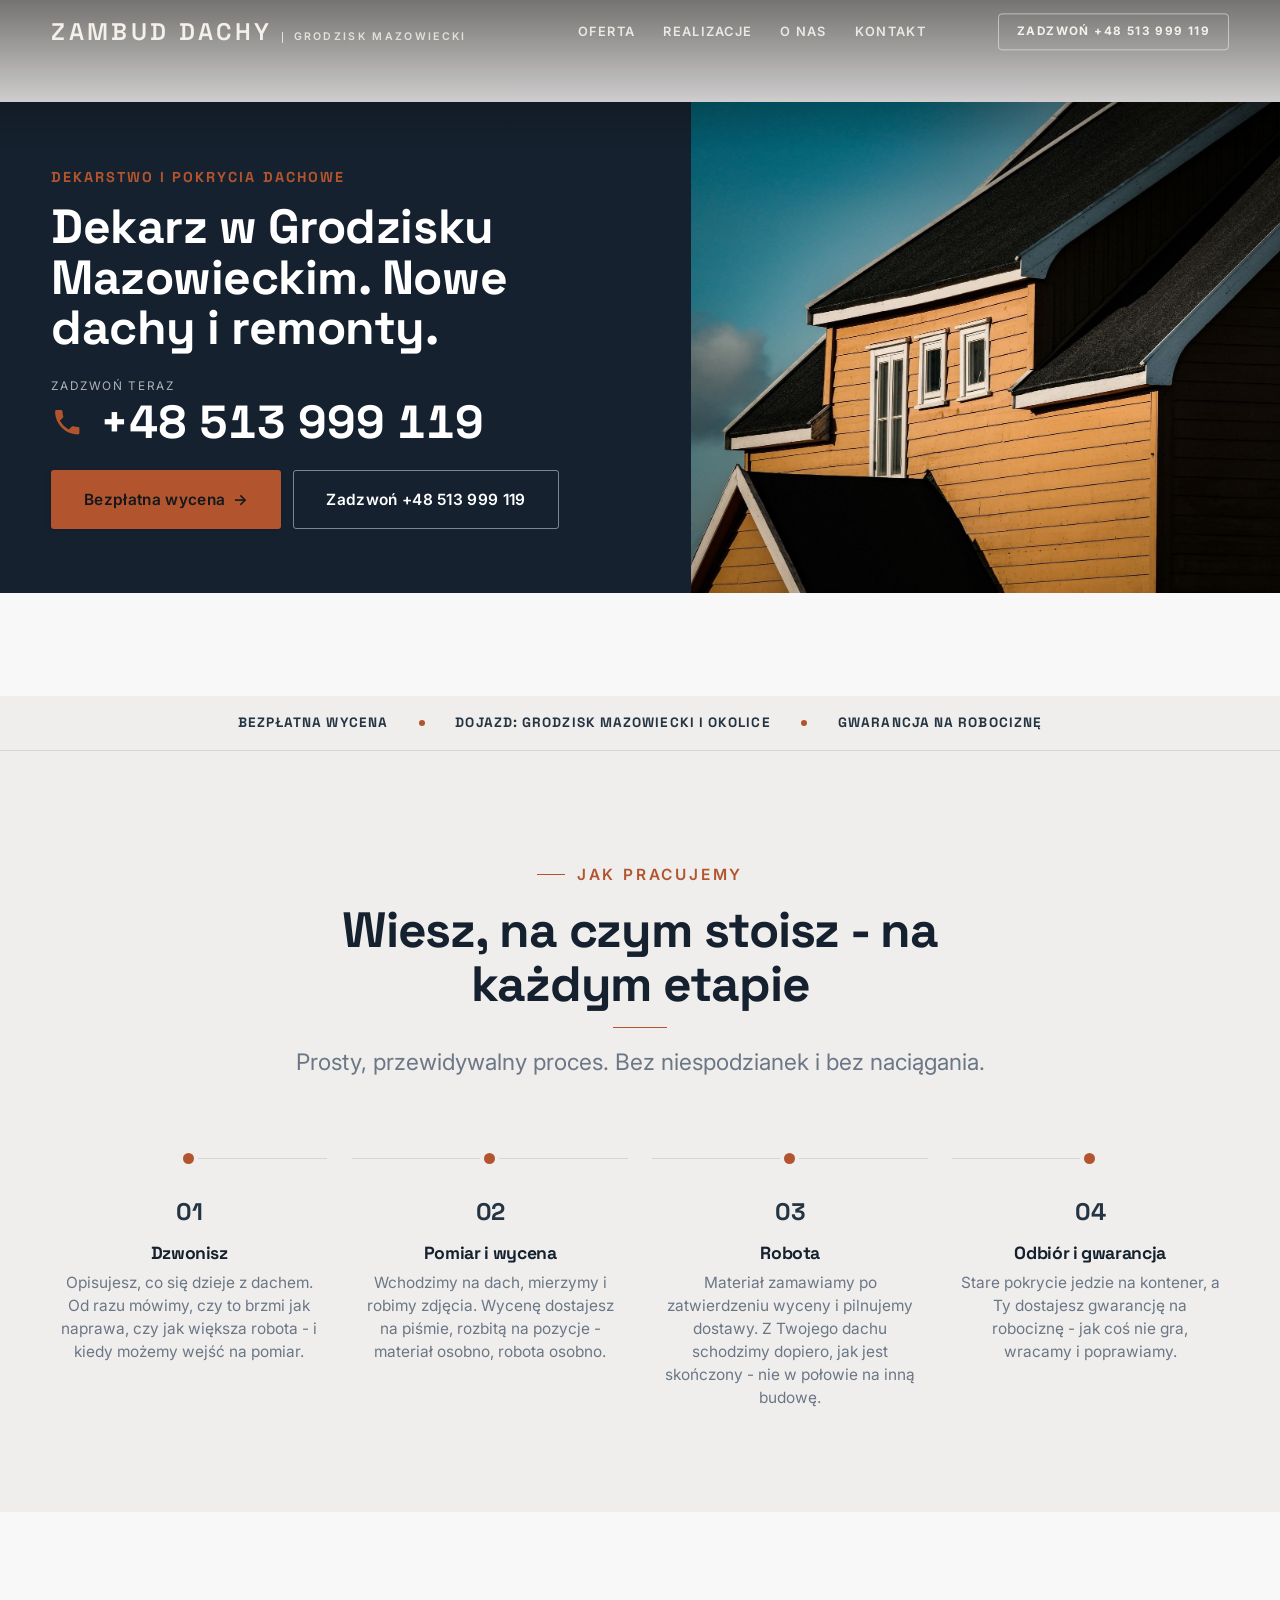
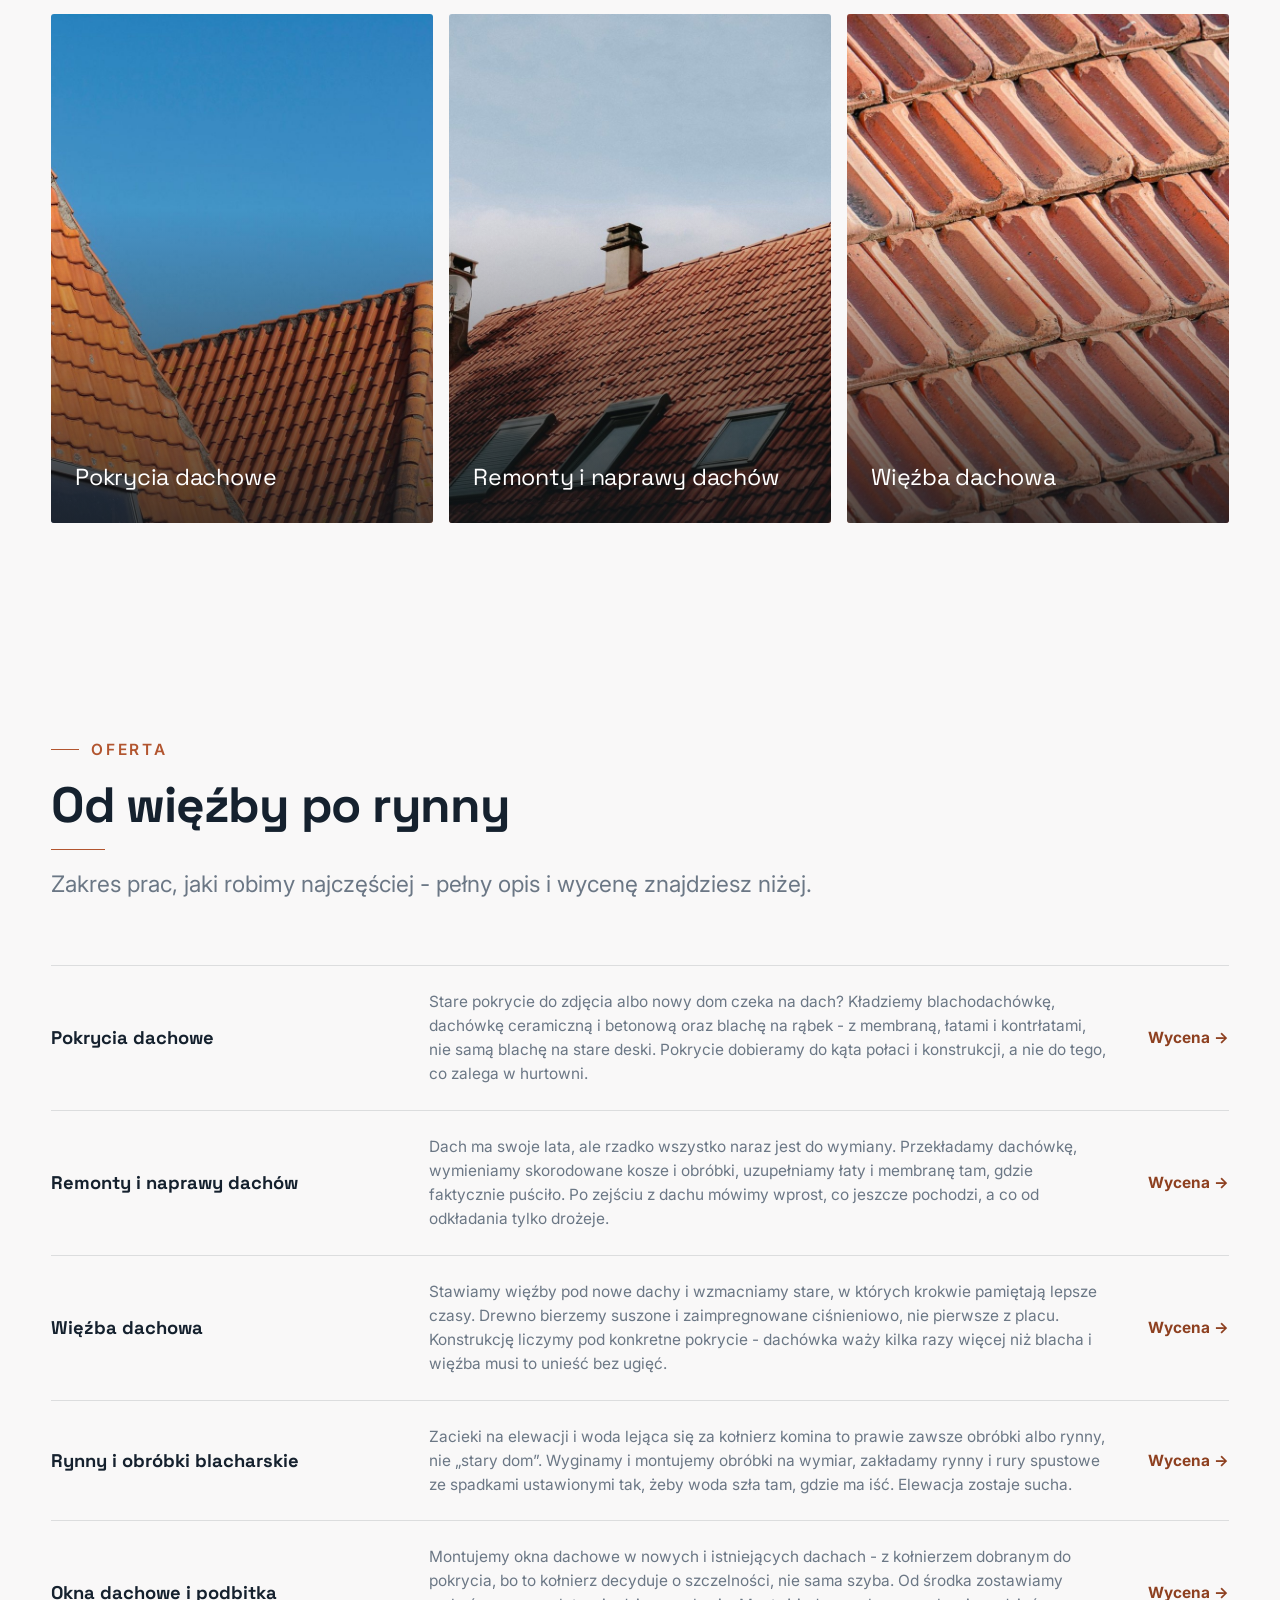
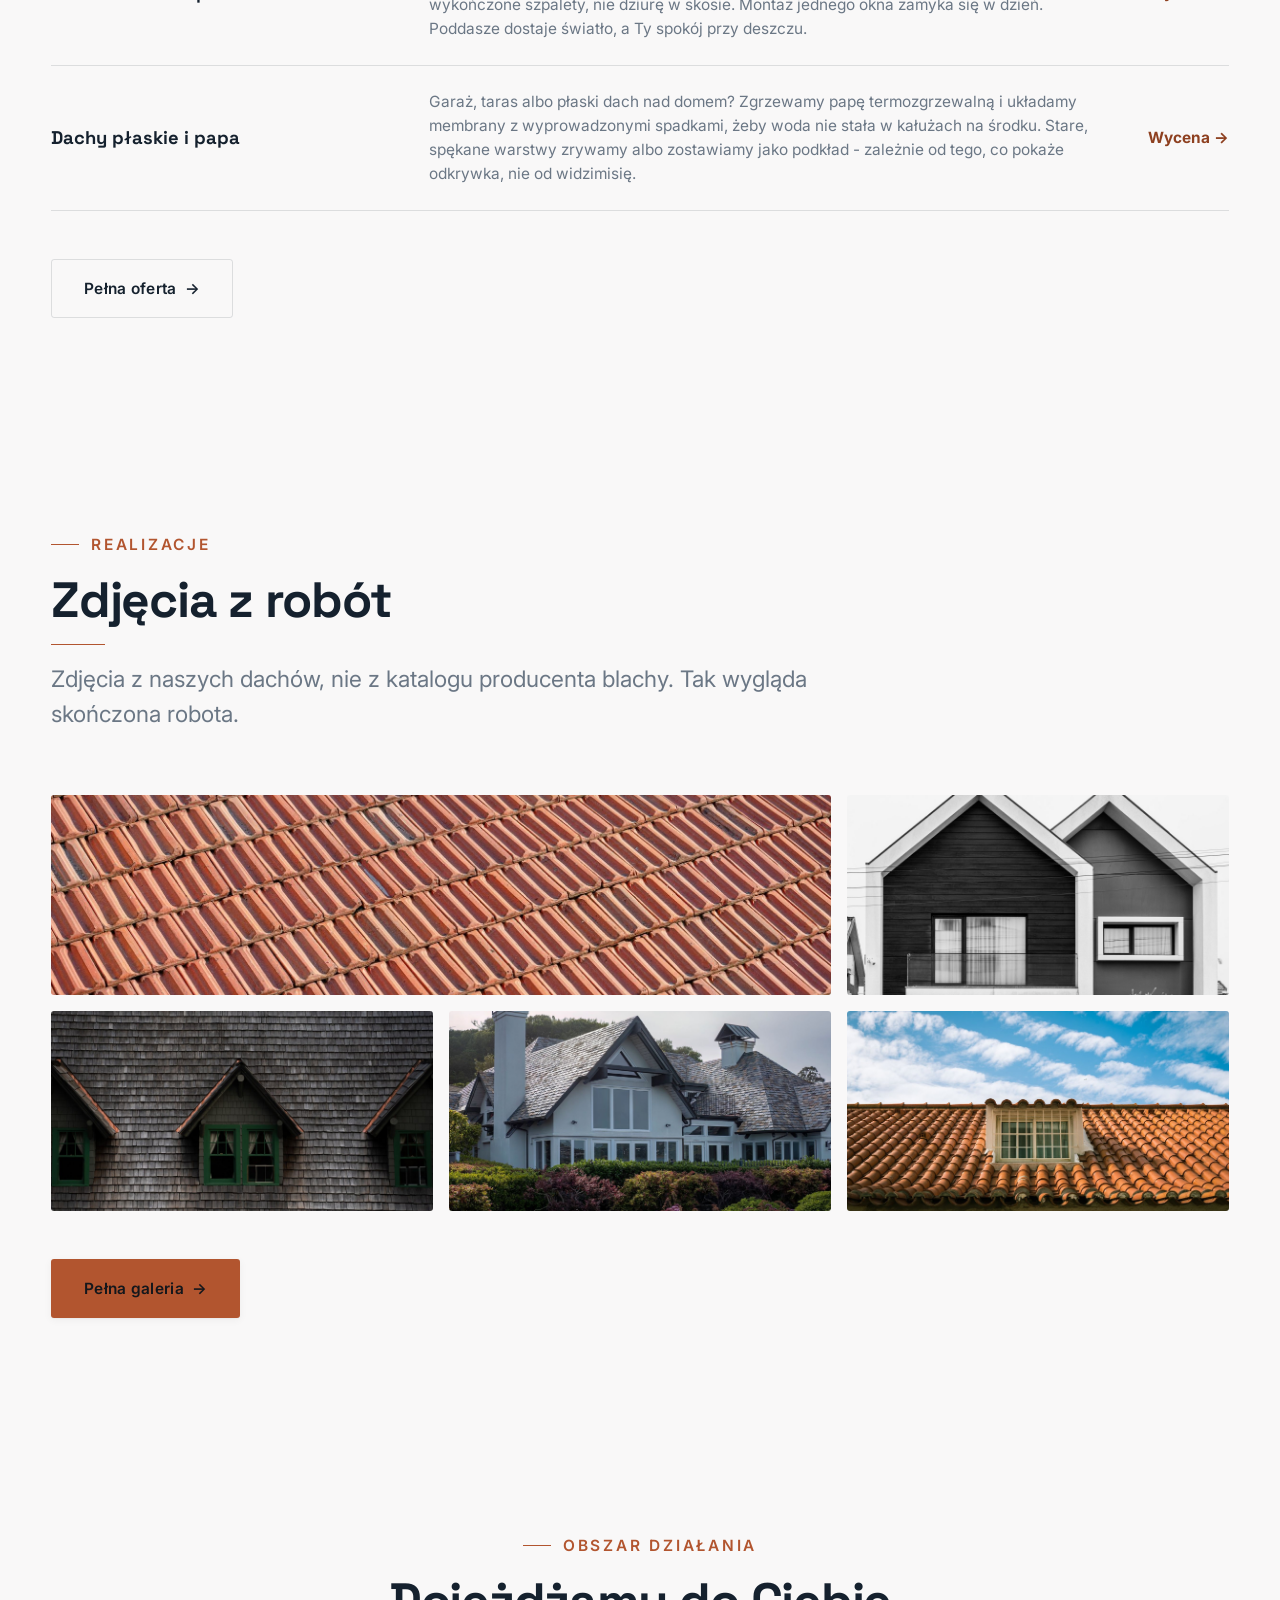
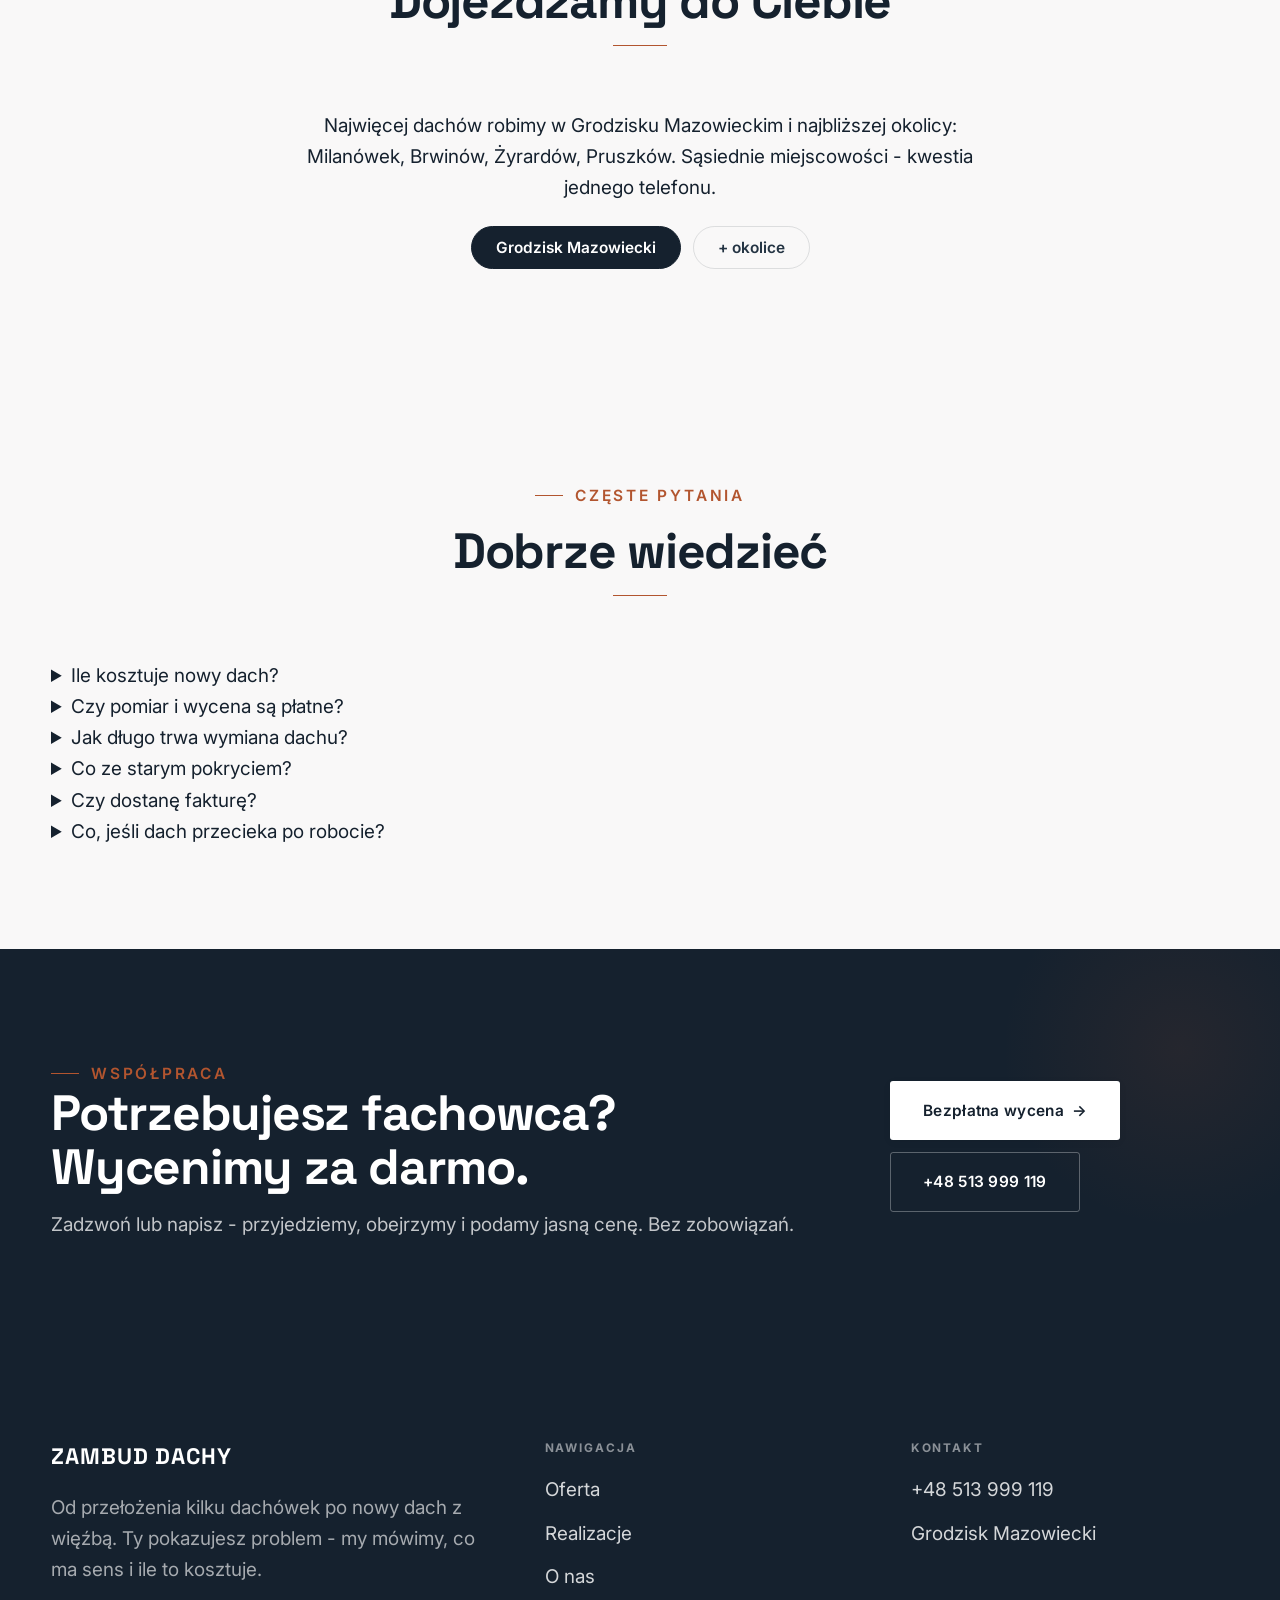
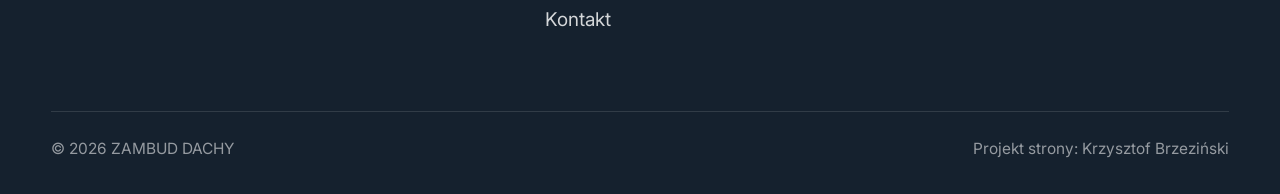
==== commit 7a0061fa: "[claude-edit][cmt:300eeb83-43b3-44e8-8182-43a303b3edea] popraw nagłówek hero na 'Nowe dachy i remont" ====
--- a/index.html
+++ b/index.html
@@ -30,7 +30,7 @@
   <img class="hf-photo" src="img/hero.jpg" alt="ZAMBUD DACHY">
   <div class="hf-panel">
       <span class="hf-kicker">Dekarstwo i pokrycia dachowe</span>
-      <h1 class="hf-title">Dekarz w Grodzisku Mazowieckim. Dachy nowe i remonty. </h1>
+      <h1 class="hf-title">Dekarz w Grodzisku Mazowieckim. Nowe dachy i remonty.</h1>
       <a class="hf-phone" href="tel:+48513999119"><span class="hf-phone-lab">Zadzwoń teraz</span><span class="hf-phone-num"><svg class="ico-tel" width="16" height="16" viewBox="0 0 24 24" fill="none" aria-hidden="true"><path d="M6.6 10.8a15.5 15.5 0 0 0 6.6 6.6l2.2-2.2a1 1 0 0 1 1-.24 11.4 11.4 0 0 0 3.6.58 1 1 0 0 1 1 1V20a1 1 0 0 1-1 1A17 17 0 0 1 3 4a1 1 0 0 1 1-1h3.5a1 1 0 0 1 1 1c0 1.25.2 2.46.58 3.6a1 1 0 0 1-.25 1l-2.23 2.2Z" fill="currentColor"/></svg> +48 513 999 119</span></a>
       <div class="hf-actions">
         <a href="kontakt.html" class="btn btn-accent">Bezpłatna wycena <span class="arr">→</span></a>
